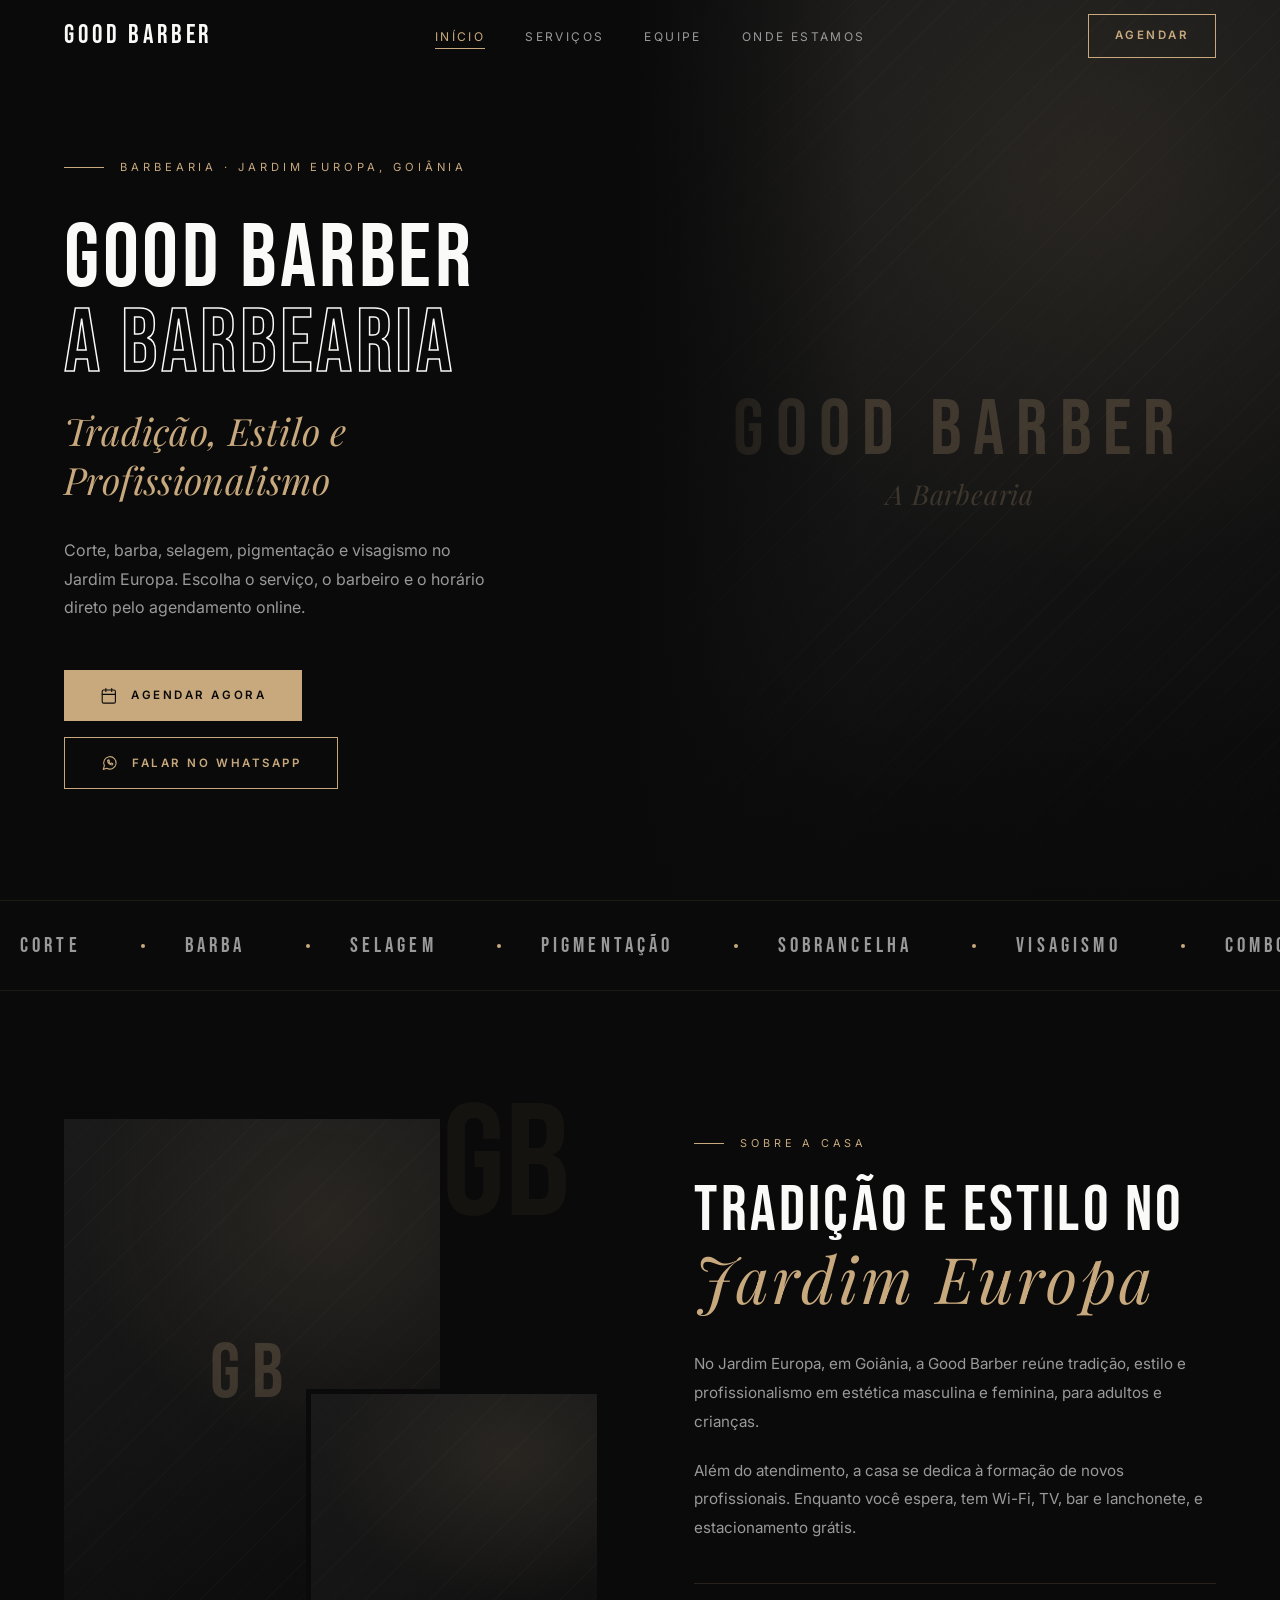
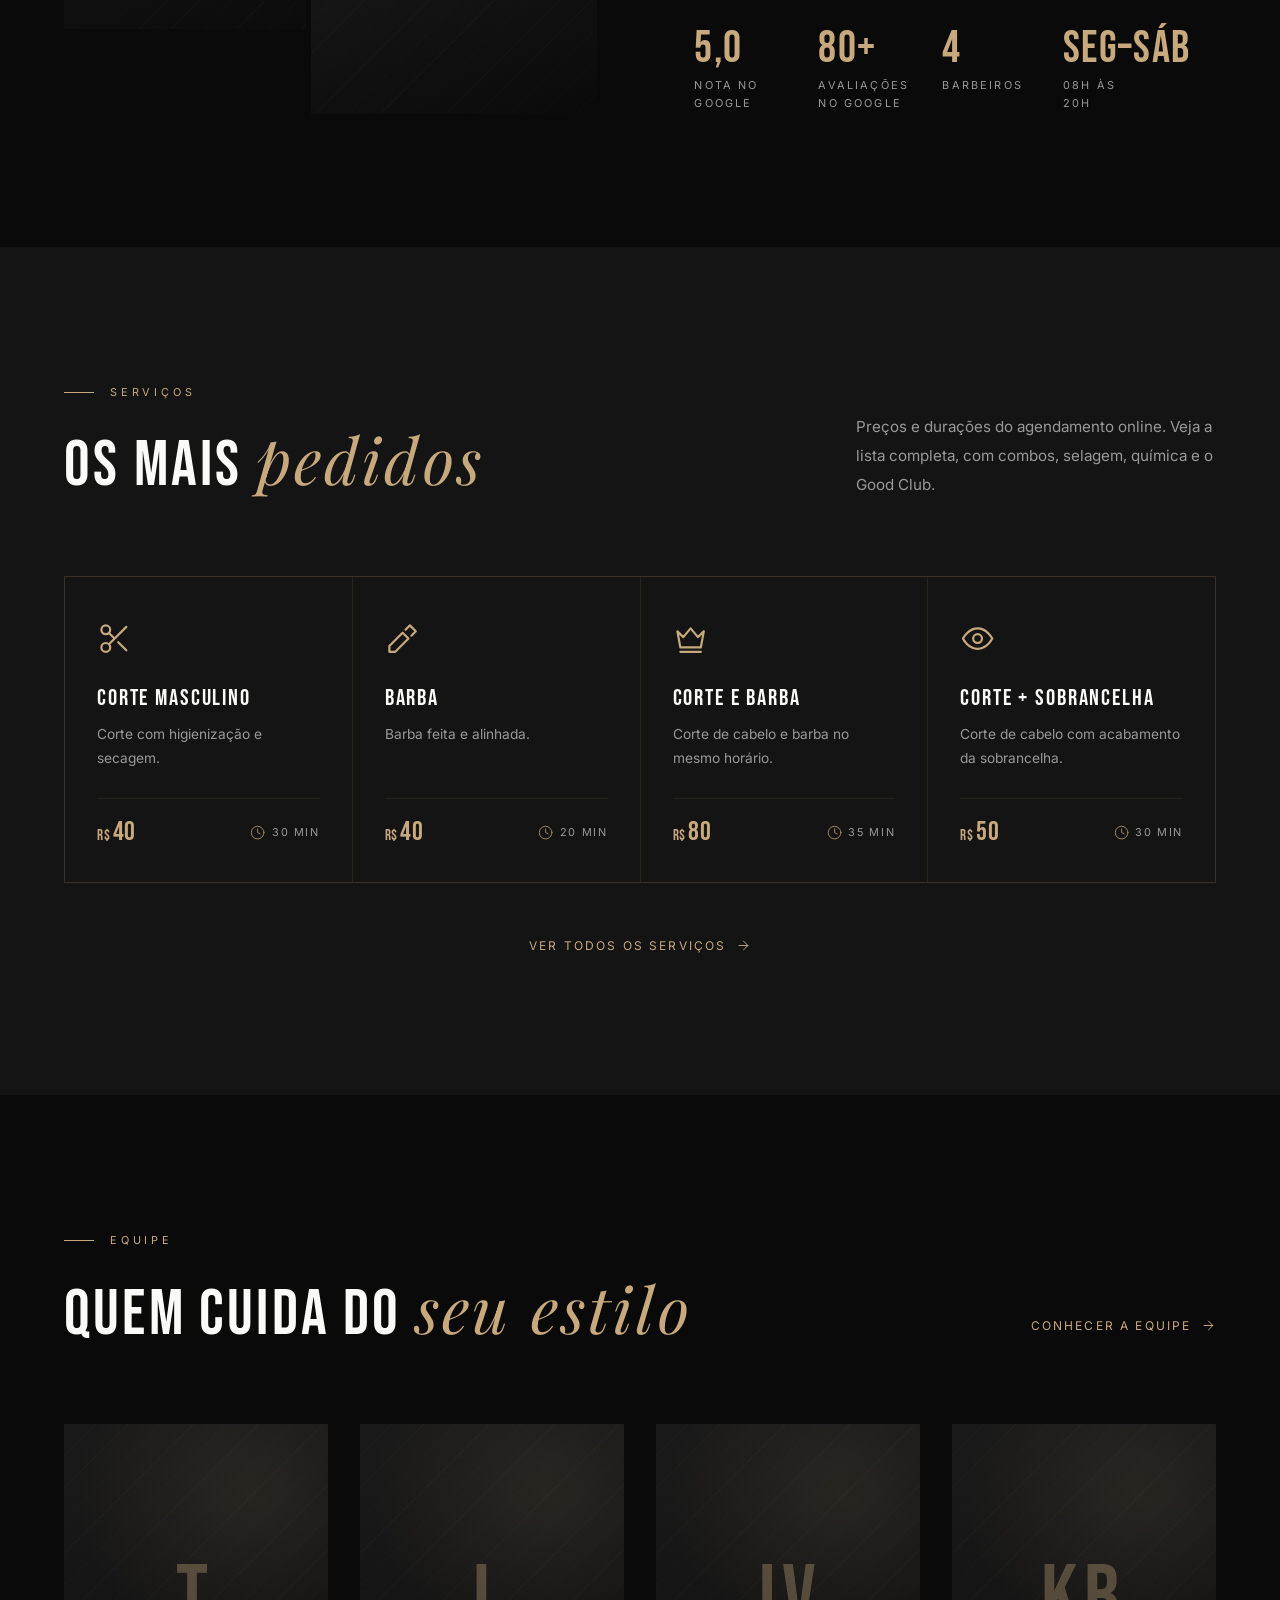
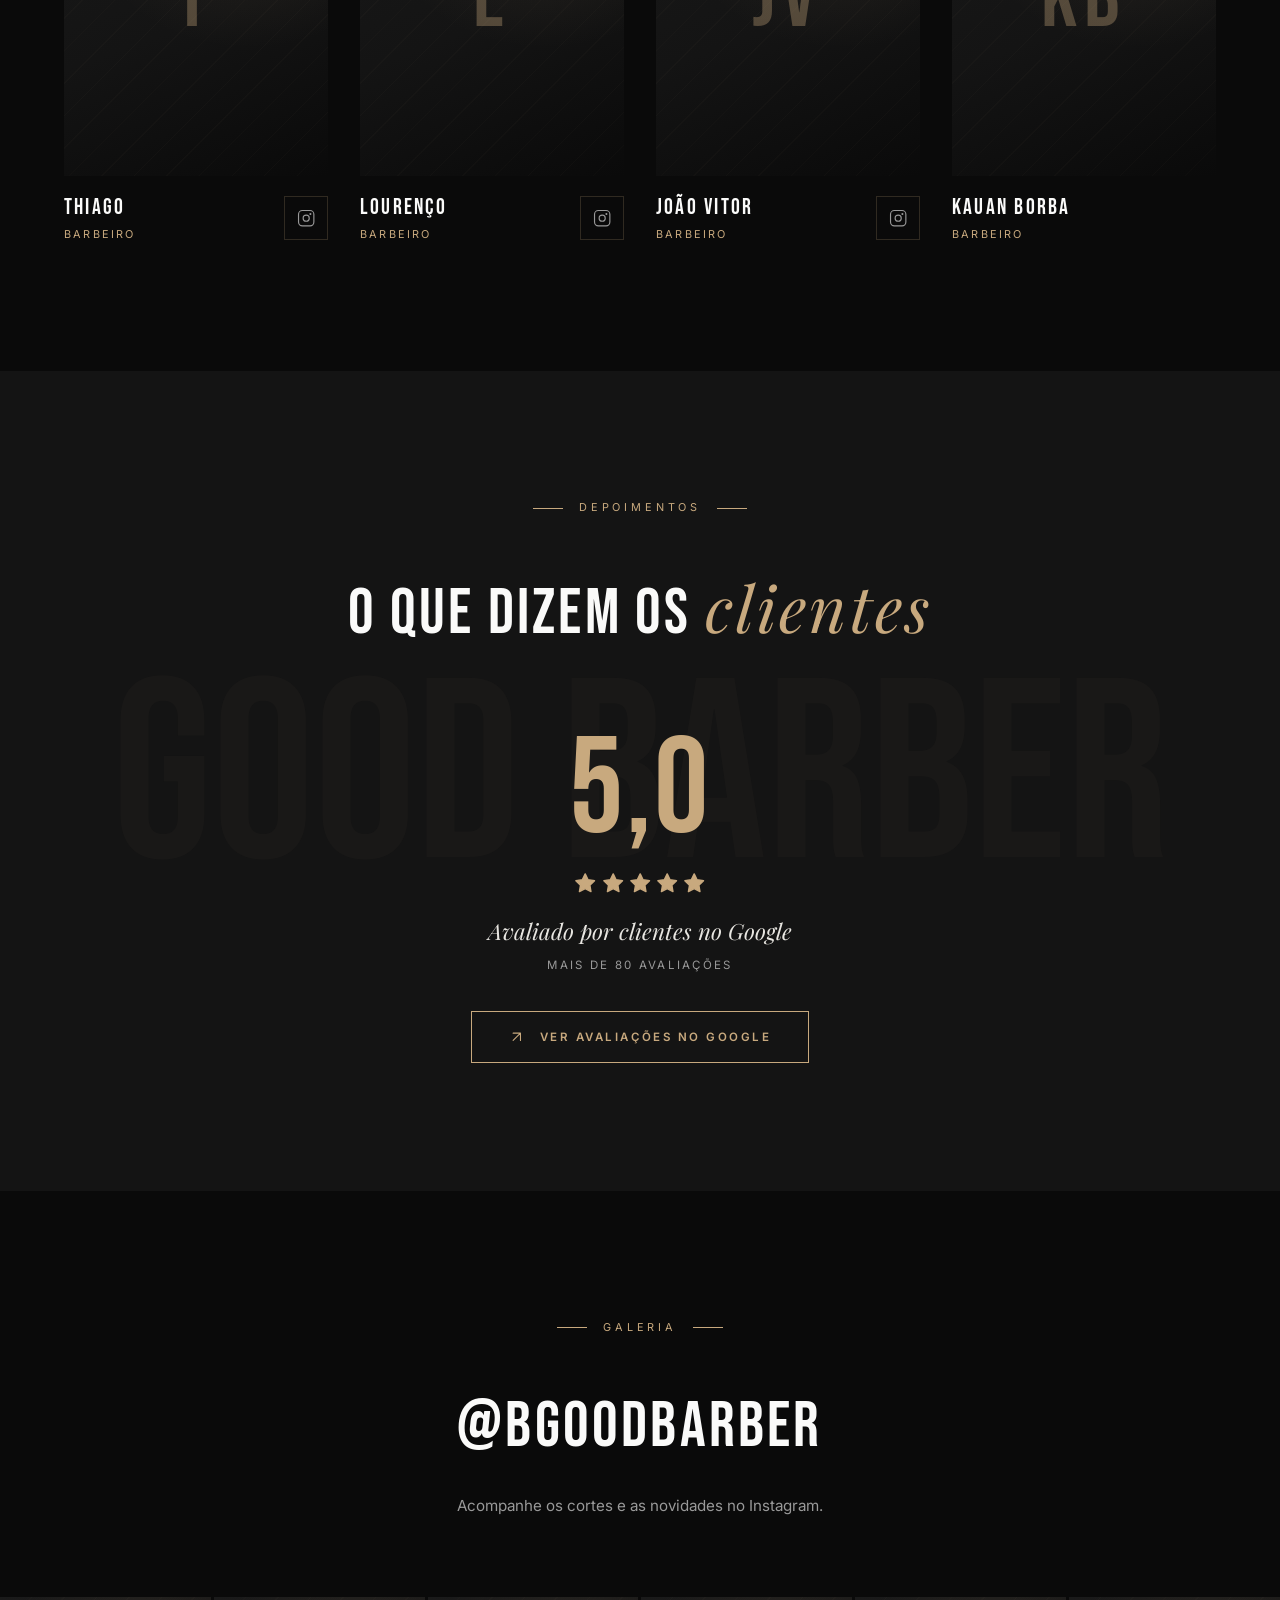
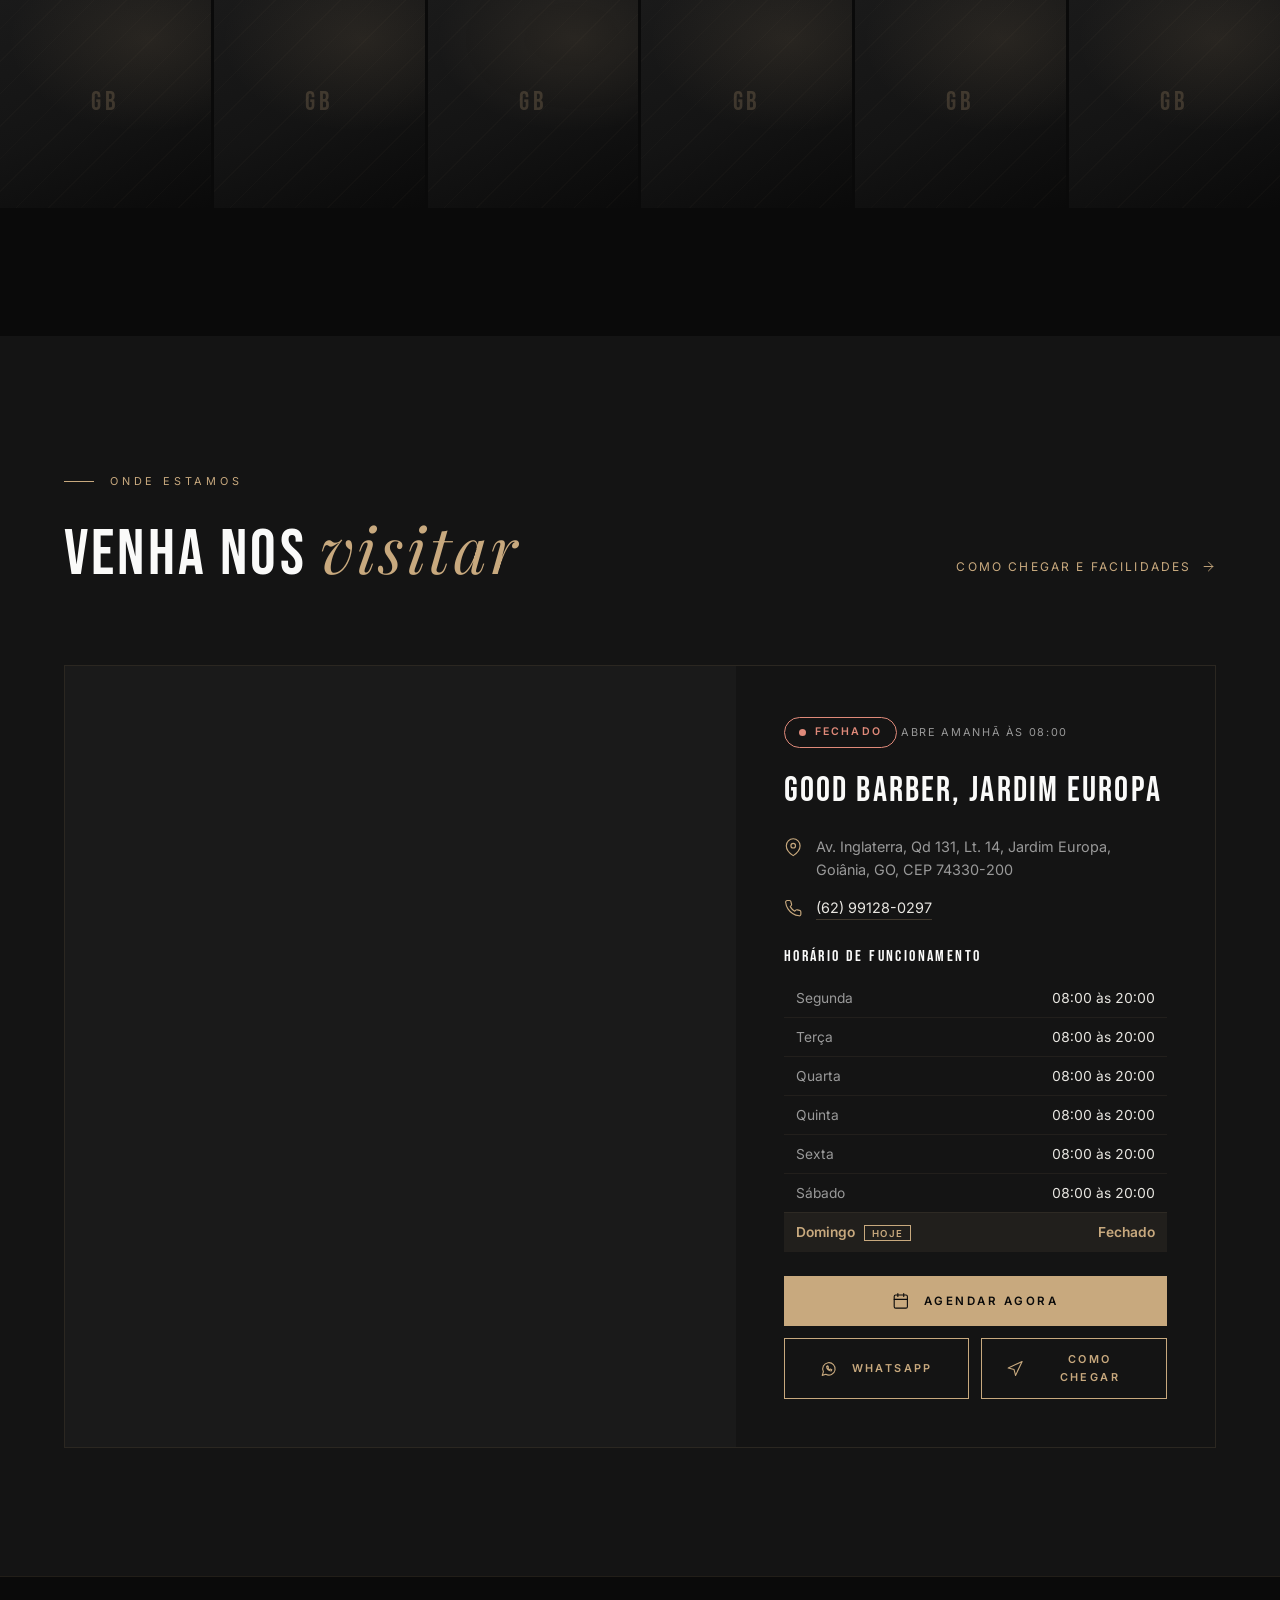
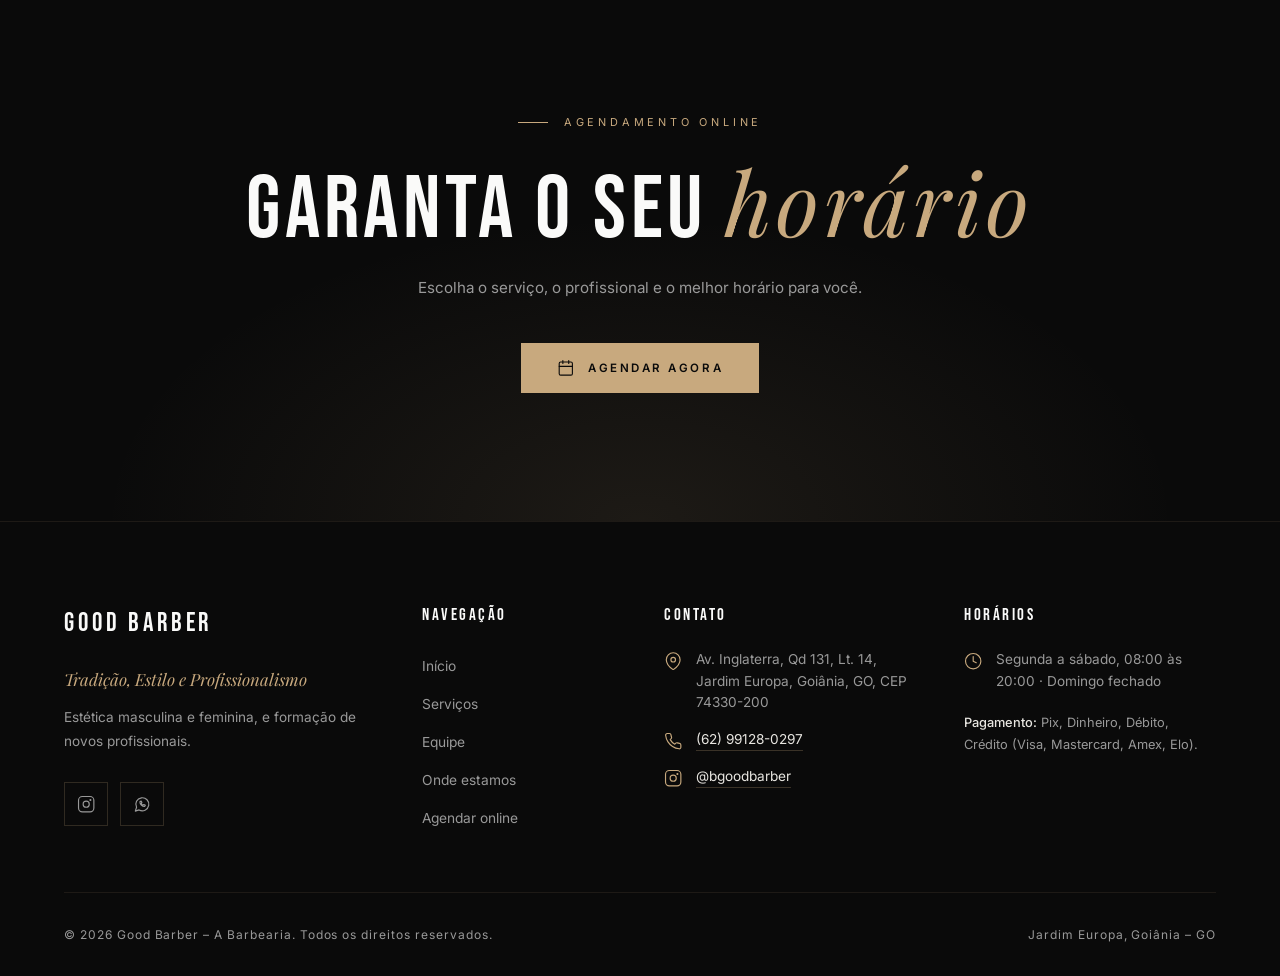
==== index.html @ 4b31e14c "feat: página inicial e scripts compartilhados Topo e rodapé únicos montados por JS, hero, faixa rola" ====
<!DOCTYPE html>
<html lang="pt-BR">
<head>
  <meta charset="UTF-8">
  <meta name="viewport" content="width=device-width, initial-scale=1">
  <title>Good Barber – A Barbearia | Barbearia no Jardim Europa, Goiânia</title>
  <meta name="description" content="Barbearia no Jardim Europa, em Goiânia. Corte, barba, selagem, pigmentação e visagismo. Agende online seu horário na Good Barber.">
  <meta name="theme-color" content="#0A0A0A">
  <!-- TODO: trocar pelo domínio definitivo (ver DEPLOY.md) -->
  <link rel="canonical" href="https://TODO-DOMINIO/">
  <meta property="og:type" content="website">
  <meta property="og:locale" content="pt_BR">
  <meta property="og:site_name" content="Good Barber – A Barbearia">
  <meta property="og:title" content="Good Barber – A Barbearia | Jardim Europa, Goiânia">
  <meta property="og:description" content="Barbearia no Jardim Europa, em Goiânia. Tradição, Estilo e Profissionalismo. Agende online.">
  <meta property="og:url" content="https://TODO-DOMINIO/">
  <meta property="og:image" content="https://TODO-DOMINIO/assets/img/og-image.png">
  <meta name="twitter:card" content="summary_large_image">
  <link rel="icon" href="assets/img/favicon.svg" type="image/svg+xml">
  <link rel="preconnect" href="https://fonts.googleapis.com">
  <link rel="preconnect" href="https://fonts.gstatic.com" crossorigin>
  <link rel="stylesheet" href="https://fonts.googleapis.com/css2?family=Bebas+Neue&family=Inter:wght@300;400;500;600&family=Playfair+Display:ital,wght@1,400;1,500&display=swap">
  <link rel="stylesheet" href="css/style.css">
  <script src="js/main.js" defer></script>
</head>
<body data-page="inicio">
  <div data-site-header></div>

  <main id="conteudo">
    <!-- ========== HERO ========== -->
    <section class="hero" aria-labelledby="hero-titulo">
      <div class="hero__content">
        <p class="hero__tag anim-up anim-d1">Barbearia · Jardim Europa, Goiânia</p>
        <h1 class="hero__title" id="hero-titulo">
          <span class="anim-up anim-d2">Good Barber</span>
          <span class="title-stroke anim-up anim-d3">A Barbearia</span>
          <span class="title-gold anim-up anim-d4">Tradição, Estilo e Profissionalismo</span>
        </h1>
        <p class="hero__desc anim-up anim-d4">Corte, barba, selagem, pigmentação e visagismo no Jardim Europa. Escolha o serviço, o barbeiro e o horário direto pelo agendamento online.</p>
        <div class="hero__actions anim-up anim-d5">
          <a class="btn btn--gold" data-link="agendamento">
            <svg class="icon" viewBox="0 0 24 24" fill="none" stroke="currentColor" stroke-width="1.5" stroke-linecap="round" stroke-linejoin="round" aria-hidden="true"><rect x="3" y="4" width="18" height="18" rx="2"/><path d="M16 2v4M8 2v4M3 10h18"/></svg>
            <span>Agendar agora</span>
          </a>
          <a class="btn btn--outline" data-link="whatsapp">
            <svg class="icon" viewBox="0 0 24 24" fill="none" stroke="currentColor" stroke-width="1.5" stroke-linecap="round" stroke-linejoin="round" aria-hidden="true"><path d="M3 21l1.65-4.95A8.5 8.5 0 1 1 7.95 19.47z"/><path d="M9 8.8c0 3.4 2.8 6.2 6.2 6.2l.9-1.6-2-1-1 .8a4 4 0 0 1-2.3-2.3l.8-1-1-2z"/></svg>
            <span>Falar no WhatsApp</span>
          </a>
        </div>
      </div>
      <div class="hero__media anim-img" data-hero-media></div>
    </section>

    <!-- ========== FAIXA ROLANTE ========== -->
    <div class="marquee" data-marquee="Corte|Barba|Selagem|Pigmentação|Sobrancelha|Visagismo|Combos|Good Club"></div>

    <!-- ========== SOBRE ========== -->
    <section class="section" id="sobre" aria-label="Sobre a Good Barber">
      <div class="container" data-about></div>
    </section>

    <!-- ========== SERVIÇOS EM DESTAQUE ========== -->
    <section class="section section--alt" id="servicos" aria-labelledby="servicos-titulo">
      <div class="container">
        <div class="section-header reveal">
          <div>
            <p class="section-tag">Serviços</p>
            <h2 class="section-title" id="servicos-titulo">Os mais <span class="italic">pedidos</span></h2>
          </div>
          <p class="lead section-header__aside">Preços e durações do agendamento online. Veja a lista completa, com combos, selagem, química e o Good Club.</p>
        </div>
        <div class="services-grid" data-featured-services></div>
        <div class="services-more reveal">
          <a class="text-link" href="servicos.html">Ver todos os serviços
            <svg class="icon" viewBox="0 0 24 24" fill="none" stroke="currentColor" stroke-width="1.5" stroke-linecap="round" stroke-linejoin="round" aria-hidden="true"><path d="M5 12h14M12 5l7 7-7 7"/></svg>
          </a>
        </div>
      </div>
    </section>

    <!-- ========== EQUIPE ========== -->
    <section class="section" id="equipe" aria-labelledby="equipe-titulo">
      <div class="container">
        <div class="section-header reveal">
          <div>
            <p class="section-tag">Equipe</p>
            <h2 class="section-title" id="equipe-titulo">Quem cuida do <span class="italic">seu estilo</span></h2>
          </div>
          <a class="text-link" href="equipe.html">Conhecer a equipe
            <svg class="icon" viewBox="0 0 24 24" fill="none" stroke="currentColor" stroke-width="1.5" stroke-linecap="round" stroke-linejoin="round" aria-hidden="true"><path d="M5 12h14M12 5l7 7-7 7"/></svg>
          </a>
        </div>
        <div class="team-grid" data-team></div>
      </div>
    </section>

    <!-- ========== DEPOIMENTOS ========== -->
    <section class="section section--alt testimonials" id="depoimentos" aria-labelledby="depoimentos-titulo">
      <span class="testimonials__bg" aria-hidden="true">Good Barber</span>
      <div class="container">
        <div class="section-header section-header--center reveal">
          <p class="section-tag">Depoimentos</p>
          <h2 class="section-title" id="depoimentos-titulo">O que dizem os <span class="italic">clientes</span></h2>
        </div>
        <div data-testimonials></div>
      </div>
    </section>

    <!-- ========== GALERIA ========== -->
    <section class="section" id="galeria" aria-labelledby="galeria-titulo">
      <div class="container">
        <div class="section-header section-header--center reveal">
          <p class="section-tag">Galeria</p>
          <h2 class="section-title" id="galeria-titulo"><a class="insta-handle" data-link="instagram" data-text="instagram.usuario" style="font:inherit;letter-spacing:inherit;color:inherit">Instagram</a></h2>
          <p class="lead">Acompanhe os cortes e as novidades no Instagram.</p>
        </div>
      </div>
      <div class="gallery-strip reveal" data-gallery></div>
    </section>

    <!-- ========== ONDE ESTAMOS ========== -->
    <section class="section section--alt" id="onde-estamos" aria-labelledby="local-titulo">
      <div class="container">
        <div class="section-header reveal">
          <div>
            <p class="section-tag">Onde estamos</p>
            <h2 class="section-title" id="local-titulo">Venha nos <span class="italic">visitar</span></h2>
          </div>
          <a class="text-link" href="localizacao.html">Como chegar e facilidades
            <svg class="icon" viewBox="0 0 24 24" fill="none" stroke="currentColor" stroke-width="1.5" stroke-linecap="round" stroke-linejoin="round" aria-hidden="true"><path d="M5 12h14M12 5l7 7-7 7"/></svg>
          </a>
        </div>
        <div data-location></div>
      </div>
    </section>

    <!-- ========== CHAMADA FINAL ========== -->
    <section class="section cta" aria-labelledby="cta-titulo">
      <div class="container reveal">
        <p class="section-tag">Agendamento online</p>
        <h2 class="section-title" id="cta-titulo">Garanta o seu <span class="italic">horário</span></h2>
        <p class="lead">Escolha o serviço, o profissional e o melhor horário para você.</p>
        <div class="cta__actions">
          <a class="btn btn--gold" data-link="agendamento">
            <svg class="icon" viewBox="0 0 24 24" fill="none" stroke="currentColor" stroke-width="1.5" stroke-linecap="round" stroke-linejoin="round" aria-hidden="true"><rect x="3" y="4" width="18" height="18" rx="2"/><path d="M16 2v4M8 2v4M3 10h18"/></svg>
            <span>Agendar agora</span>
          </a>
        </div>
      </div>
    </section>
  </main>

  <div data-site-footer></div>
</body>
</html>
---- css/style.css ----
/* ==========================================================================
   Good Barber – A Barbearia
   Estilos do site. Base visual: design system "barbershop landing 51"
   (paleta preto e ouro, Bebas Neue, Playfair Display, Inter).
   ========================================================================== */

/* ========== TOKENS ========== */
:root {
  --gold: #C8A97E;
  --gold-light: #D4BC96;
  --gold-dark: #A8885E;
  --black: #0A0A0A;
  --black-light: #141414;
  --black-medium: #1A1A1A;
  --white: #FAFAF9;
  --white-dim: #E8E6E1;
  --gray: #6B6B6B;         /* só para elementos decorativos: contraste baixo para texto */
  --gray-light: #999999;   /* texto secundário */
  --line: rgba(200, 169, 126, 0.12);
  --line-strong: rgba(200, 169, 126, 0.25);

  --serif: 'Playfair Display', Georgia, 'Times New Roman', serif;
  --sans: 'Inter', -apple-system, BlinkMacSystemFont, 'Segoe UI', Roboto, sans-serif;
  --display: 'Bebas Neue', Impact, 'Arial Narrow', sans-serif;

  --ease-out-expo: cubic-bezier(0.16, 1, 0.3, 1);
  --ease-out-quart: cubic-bezier(0.25, 1, 0.5, 1);

  --gutter: clamp(1rem, 5vw, 5rem);
  --section-y: clamp(4rem, 10vw, 9rem);
  --nav-h: 4.5rem;
}

/* ========== RESET & BASE ========== */
*, *::before, *::after { margin: 0; padding: 0; box-sizing: border-box; }
html {
  scroll-behavior: smooth;
  scroll-padding-top: var(--nav-h);
  scrollbar-width: thin;
  scrollbar-color: var(--gold) var(--black);
}
body {
  font-family: var(--sans);
  background: var(--black);
  color: var(--white);
  line-height: 1.6;
  overflow-x: hidden;
  -webkit-font-smoothing: antialiased;
  -moz-osx-font-smoothing: grayscale;
}
body.menu-open { overflow: hidden; }
img, svg, iframe { display: block; max-width: 100%; }
img { height: auto; }
a { text-decoration: none; color: inherit; }
button, input { font: inherit; color: inherit; }
button { border: none; background: none; cursor: pointer; }
ul { list-style: none; }

:focus-visible {
  outline: 2px solid var(--gold);
  outline-offset: 3px;
}

.icon { width: 1.25em; height: 1.25em; flex-shrink: 0; }

.visually-hidden {
  position: absolute !important;
  width: 1px; height: 1px;
  padding: 0; margin: -1px;
  overflow: hidden; clip: rect(0 0 0 0);
  white-space: nowrap; border: 0;
}
.skip-link {
  position: absolute;
  left: 1rem; top: -4rem;
  z-index: 2000;
  background: var(--gold);
  color: var(--black);
  padding: 0.75rem 1.25rem;
  font-size: 0.8rem;
  font-weight: 600;
  transition: top 0.2s ease;
}
.skip-link:focus { top: 1rem; }

.container {
  width: 100%;
  max-width: 1440px;
  margin-inline: auto;
  padding-inline: var(--gutter);
}
.section { padding-block: var(--section-y); position: relative; }
.section--alt { background: var(--black-light); }
.section--tight-top { padding-top: 0; }

/* ========== TIPOGRAFIA ========== */
.section-tag {
  display: inline-flex;
  align-items: center;
  gap: 1rem;
  margin-bottom: 1.5rem;
}
.section-tag::before {
  content: '';
  width: 30px;
  height: 1px;
  background: var(--gold);
}
.section-tag span,
.section-tag {
  font-size: 0.68rem;
  letter-spacing: 0.35em;
  text-transform: uppercase;
  color: var(--gold);
}
.section-title {
  font-family: var(--display);
  font-weight: 400;
  font-size: clamp(2.2rem, 5vw, 4rem);
  letter-spacing: 0.05em;
  line-height: 1.05;
  margin-bottom: 2rem;
  text-transform: uppercase;
}
.italic {
  font-family: var(--serif);
  font-style: italic;
  font-weight: 400;
  color: var(--gold);
  text-transform: none;
}
.lead {
  font-size: 0.95rem;
  line-height: 1.9;
  color: var(--gray-light);
}
.section-header {
  display: flex;
  justify-content: space-between;
  align-items: flex-end;
  gap: 2rem;
  margin-bottom: clamp(2.5rem, 6vw, 5rem);
  flex-wrap: wrap;
}
.section-header .section-title { margin-bottom: 0; }
.section-header__aside { max-width: 360px; }
.section-header--center {
  flex-direction: column;
  align-items: center;
  text-align: center;
}
.section-header--center .section-tag::after {
  content: '';
  width: 30px;
  height: 1px;
  background: var(--gold);
}

/* ========== BOTÕES ========== */
.btn {
  display: inline-flex;
  align-items: center;
  justify-content: center;
  gap: 0.85rem;
  min-height: 48px;
  padding: 1rem 2.25rem;
  font-size: 0.72rem;
  font-weight: 600;
  letter-spacing: 0.22em;
  text-transform: uppercase;
  position: relative;
  overflow: hidden;
  transition: color 0.4s var(--ease-out-expo), border-color 0.4s ease, background 0.4s ease;
  isolation: isolate;
  text-align: center;
}
.btn .icon { width: 1.1rem; height: 1.1rem; transition: transform 0.3s ease; }
.btn:hover .icon--arrow { transform: translateX(4px); }

.btn--gold { background: var(--gold); color: var(--black); }
.btn--gold::before {
  content: '';
  position: absolute;
  inset: 0;
  z-index: -1;
  background: var(--gold-dark);
  transform: translateX(-101%);
  transition: transform 0.4s var(--ease-out-expo);
}
.btn--gold:hover::before { transform: translateX(0); }

.btn--outline {
  border: 1px solid var(--gold);
  color: var(--gold);
}
.btn--outline:hover { background: var(--gold); color: var(--black); }

.btn--ghost {
  padding-inline: 0;
  color: var(--white-dim);
  letter-spacing: 0.15em;
  font-weight: 500;
}
.btn--ghost:hover { color: var(--gold); }

.btn--block { width: 100%; }
.btn--sm { min-height: 44px; padding: 0.75rem 1.5rem; font-size: 0.68rem; }

.text-link {
  display: inline-flex;
  align-items: center;
  gap: 0.6rem;
  font-size: 0.75rem;
  letter-spacing: 0.18em;
  text-transform: uppercase;
  color: var(--gold);
  min-height: 44px;
}
.text-link .icon { transition: transform 0.3s ease; }
.text-link:hover .icon { transform: translateX(4px); }

/* ========== ESPAÇO RESERVADO PARA FOTOS ========== */
/* Usado enquanto não houver fotos reais: bloco escuro com gradiente sutil. */
.ph {
  position: relative;
  width: 100%;
  height: 100%;
  background:
    radial-gradient(120% 80% at 70% 20%, rgba(200, 169, 126, 0.10) 0%, transparent 55%),
    linear-gradient(160deg, var(--black-medium) 0%, var(--black-light) 55%, var(--black) 100%);
  display: flex;
  align-items: center;
  justify-content: center;
  overflow: hidden;
}
.ph::after {
  content: '';
  position: absolute;
  inset: 0;
  background: repeating-linear-gradient(135deg, transparent 0 22px, rgba(200, 169, 126, 0.025) 22px 23px);
  pointer-events: none;
}
.ph__mark {
  font-family: var(--display);
  letter-spacing: 0.15em;
  color: rgba(200, 169, 126, 0.22);
  font-size: clamp(2.5rem, 6vw, 5rem);
  line-height: 1;
  text-align: center;
  user-select: none;
}
.ph__mark small {
  display: block;
  font-family: var(--serif);
  font-style: italic;
  letter-spacing: 0.02em;
  font-size: 0.35em;
  margin-top: 0.4em;
}

/* ========== NAVEGAÇÃO ========== */
.nav {
  position: fixed;
  inset: 0 0 auto 0;
  z-index: 1000;
  height: var(--nav-h);
  display: flex;
  align-items: center;
  justify-content: space-between;
  gap: 1.5rem;
  padding-inline: var(--gutter);
  transition: background 0.4s var(--ease-out-quart), border-color 0.4s ease, height 0.4s var(--ease-out-quart);
  border-bottom: 1px solid transparent;
}
.nav.scrolled,
.nav--solid {
  background: rgba(10, 10, 10, 0.95);
  backdrop-filter: blur(20px);
  -webkit-backdrop-filter: blur(20px);
  border-bottom-color: rgba(200, 169, 126, 0.1);
}
.nav.scrolled { height: 4rem; }

.brand {
  display: inline-flex;
  align-items: center;
  gap: 0.75rem;
  min-height: 44px;
  position: relative;
  z-index: 1001;
}
.brand img { height: 40px; width: auto; }
.brand__text {
  font-family: var(--display);
  font-size: 1.6rem;
  letter-spacing: 0.15em;
  line-height: 1;
  color: var(--white);
  white-space: nowrap;
}
.brand__text em {
  font-family: var(--serif);
  font-style: italic;
  font-size: 0.7em;
  letter-spacing: 0.02em;
  color: var(--gold);
  margin-left: 0.15em;
}

.nav-links {
  display: flex;
  align-items: center;
  gap: 2.5rem;
}
.nav-links a {
  font-size: 0.75rem;
  letter-spacing: 0.2em;
  text-transform: uppercase;
  color: var(--gray-light);
  position: relative;
  padding-block: 0.75rem;
  transition: color 0.3s ease;
}
.nav-links a::after {
  content: '';
  position: absolute;
  bottom: 0.4rem;
  left: 0;
  width: 0;
  height: 1px;
  background: var(--gold);
  transition: width 0.3s var(--ease-out-expo);
}
.nav-links a:hover,
.nav-links a[aria-current="page"] { color: var(--gold); }
.nav-links a:hover::after,
.nav-links a[aria-current="page"]::after { width: 100%; }

.nav-cta { min-height: 44px; padding: 0.7rem 1.6rem; }

.nav-hamburger {
  display: none;
  width: 44px;
  height: 44px;
  flex-direction: column;
  align-items: center;
  justify-content: center;
  gap: 6px;
  z-index: 1001;
  position: relative;
}
.nav-hamburger span {
  display: block;
  width: 26px;
  height: 1.5px;
  background: var(--white);
  transition: transform 0.3s ease, opacity 0.3s ease;
}
.nav-hamburger[aria-expanded="true"] span:nth-child(1) { transform: translateY(7.5px) rotate(45deg); }
.nav-hamburger[aria-expanded="true"] span:nth-child(2) { opacity: 0; }
.nav-hamburger[aria-expanded="true"] span:nth-child(3) { transform: translateY(-7.5px) rotate(-45deg); }

.mobile-nav {
  position: fixed;
  inset: 0;
  z-index: 999;
  background: var(--black);
  display: flex;
  flex-direction: column;
  align-items: center;
  justify-content: center;
  gap: 1.25rem;
  padding: 6rem 1.5rem 2rem;
  opacity: 0;
  visibility: hidden;
  transition: opacity 0.5s var(--ease-out-expo), visibility 0.5s;
}
.mobile-nav.active { opacity: 1; visibility: visible; }
.mobile-nav a:not(.btn) {
  font-family: var(--display);
  font-size: 2.2rem;
  letter-spacing: 0.15em;
  color: var(--white-dim);
  padding: 0.25rem 1rem;
  transition: color 0.3s ease;
}
.mobile-nav a:not(.btn):hover,
.mobile-nav a[aria-current="page"] { color: var(--gold); }
.mobile-nav .btn { margin-top: 1.5rem; }

/* ========== HERO ========== */
.hero {
  min-height: 100vh;
  min-height: 100svh;
  display: grid;
  grid-template-columns: 1fr 1fr;
  position: relative;
  overflow: hidden;
}
.hero__content {
  display: flex;
  flex-direction: column;
  justify-content: center;
  padding: 8rem var(--gutter) 5rem;
  position: relative;
  z-index: 2;
}
.hero__tag {
  display: inline-flex;
  align-items: center;
  gap: 1rem;
  margin-bottom: 2.5rem;
  font-size: 0.7rem;
  letter-spacing: 0.35em;
  text-transform: uppercase;
  color: var(--gold);
}
.hero__tag::before { content: ''; width: 40px; height: 1px; background: var(--gold); flex-shrink: 0; }
.hero__title {
  font-family: var(--display);
  font-weight: 400;
  font-size: clamp(3.2rem, 7vw, 7rem);
  line-height: 0.95;
  letter-spacing: 0.04em;
  color: var(--white);
  margin-bottom: 2rem;
}
.hero__title > span { display: block; }
.hero__title .title-stroke {
  -webkit-text-stroke: 1.5px var(--white);
  color: transparent;
}
.hero__title .title-gold {
  font-family: var(--serif);
  font-style: italic;
  font-weight: 400;
  font-size: 0.42em;
  letter-spacing: 0.01em;
  line-height: 1.3;
  color: var(--gold);
  margin-top: 0.5em;
}
.hero__desc {
  font-size: 1rem;
  line-height: 1.8;
  color: var(--gray-light);
  max-width: 440px;
  margin-bottom: 3rem;
}
.hero__actions {
  display: flex;
  align-items: center;
  flex-wrap: wrap;
  gap: 1rem 1.5rem;
}
.hero__media { position: relative; overflow: hidden; min-height: 320px; }
.hero__media img,
.hero__media .ph { width: 100%; height: 100%; object-fit: cover; }
.hero__media::after {
  content: '';
  position: absolute;
  inset: 0;
  background:
    linear-gradient(to right, var(--black) 0%, transparent 35%),
    linear-gradient(to top, var(--black) 0%, transparent 25%);
  pointer-events: none;
}

/* Entrada do hero */
.anim-up { opacity: 0; transform: translateY(40px); animation: fadeUp 0.9s var(--ease-out-expo) forwards; }
.anim-d1 { animation-delay: 0.3s; }
.anim-d2 { animation-delay: 0.45s; }
.anim-d3 { animation-delay: 0.6s; }
.anim-d4 { animation-delay: 0.75s; }
.anim-d5 { animation-delay: 0.9s; }
.anim-img { opacity: 0; animation: heroImg 1.6s var(--ease-out-expo) 0.2s forwards; }
@keyframes fadeUp { to { opacity: 1; transform: translateY(0); } }
@keyframes heroImg { from { opacity: 0; transform: scale(1.12); } to { opacity: 1; transform: scale(1.02); } }

/* Topo das páginas internas */
.page-hero {
  padding: calc(var(--nav-h) + clamp(3rem, 8vw, 6rem)) 0 clamp(2.5rem, 6vw, 4.5rem);
  border-bottom: 1px solid var(--line);
  position: relative;
  overflow: hidden;
}
.page-hero .section-title { font-size: clamp(2.8rem, 8vw, 6rem); margin-bottom: 1.25rem; }
.page-hero .lead { max-width: 560px; }
.page-hero__bg {
  position: absolute;
  right: -2rem;
  bottom: -3rem;
  font-family: var(--display);
  font-size: clamp(8rem, 22vw, 20rem);
  line-height: 1;
  color: rgba(200, 169, 126, 0.035);
  pointer-events: none;
  user-select: none;
  white-space: nowrap;
}

/* ========== FAIXA ROLANTE ========== */
.marquee {
  padding: 1.75rem 0;
  border-block: 1px solid rgba(200, 169, 126, 0.1);
  overflow: hidden;
}
.marquee__track {
  display: flex;
  width: max-content;
  animation: marquee 32s linear infinite;
}
.marquee__group { display: flex; }
.marquee__item {
  display: flex;
  align-items: center;
  gap: 2.5rem;
  padding: 0 1.25rem 0 1.25rem;
  white-space: nowrap;
  font-family: var(--display);
  font-size: 1.3rem;
  letter-spacing: 0.2em;
  color: var(--gray-light);
  text-transform: uppercase;
}
.marquee__item::after {
  content: '';
  width: 4px;
  height: 4px;
  border-radius: 50%;
  background: var(--gold);
  margin-left: 1.25rem;
}
@keyframes marquee { to { transform: translateX(-50%); } }

/* ========== SOBRE ========== */
.about {
  display: grid;
  grid-template-columns: 1fr 1fr;
  gap: clamp(3rem, 6vw, 5rem);
  align-items: center;
}
.about__images { position: relative; height: 600px; }
.about__img-main {
  width: 70%;
  height: 85%;
  position: relative;
  z-index: 2;
}
.about__img-secondary {
  position: absolute;
  right: 0;
  bottom: 0;
  width: 55%;
  height: 55%;
  z-index: 3;
  border: 5px solid var(--black);
}
.about__img-main > *, .about__img-secondary > * { width: 100%; height: 100%; object-fit: cover; }
.about__accent {
  position: absolute;
  top: -2rem;
  right: 2rem;
  font-family: var(--display);
  font-size: 10rem;
  line-height: 1;
  color: rgba(200, 169, 126, 0.06);
  z-index: 1;
  user-select: none;
}
.about__content { padding-left: 1rem; }
.about__content .lead + .lead { margin-top: 1.25rem; }
.stats {
  display: grid;
  grid-template-columns: repeat(4, auto);
  justify-content: start;
  gap: 2.5rem;
  padding-top: 2.5rem;
  margin-top: 2.5rem;
  border-top: 1px solid rgba(200, 169, 126, 0.15);
}
.stat__number {
  font-family: var(--display);
  font-size: 2.8rem;
  line-height: 1.1;
  color: var(--gold);
  letter-spacing: 0.03em;
}
.stat__label {
  font-size: 0.68rem;
  letter-spacing: 0.2em;
  text-transform: uppercase;
  color: var(--gray-light);
  margin-top: 0.25rem;
  max-width: 12ch;
}

/* ========== CARTÕES DE SERVIÇO ========== */
.services-grid {
  display: grid;
  grid-template-columns: repeat(4, 1fr);
  gap: 1px;
  background: rgba(200, 169, 126, 0.1);
  border: 1px solid rgba(200, 169, 126, 0.1);
}
.service-card {
  background: var(--black);
  padding: 2.75rem 2rem 2.25rem;
  position: relative;
  overflow: hidden;
  display: flex;
  flex-direction: column;
  transition: transform 0.5s var(--ease-out-expo);
}
.section--alt .service-card { background: var(--black-light); }
.service-card::before {
  content: '';
  position: absolute;
  inset: 0;
  background: linear-gradient(135deg, rgba(200, 169, 126, 0.08) 0%, transparent 50%);
  opacity: 0;
  transition: opacity 0.5s ease;
  pointer-events: none;
}
.service-card:hover::before,
.service-card:focus-within::before { opacity: 1; }
.service-card__icon {
  width: 2.2rem;
  height: 2.2rem;
  color: var(--gold);
  margin-bottom: 1.75rem;
  transition: transform 0.4s var(--ease-out-expo);
}
.service-card:hover .service-card__icon { transform: scale(1.1); }
.service-card__cat {
  font-size: 0.62rem;
  letter-spacing: 0.25em;
  text-transform: uppercase;
  color: var(--gold);
  margin-bottom: 0.6rem;
}
.service-card__name {
  font-family: var(--display);
  font-weight: 400;
  font-size: 1.45rem;
  letter-spacing: 0.08em;
  line-height: 1.15;
  margin-bottom: 0.75rem;
}
.service-card__desc {
  font-size: 0.86rem;
  line-height: 1.7;
  color: var(--gray-light);
  margin-bottom: 1.75rem;
  flex-grow: 1;
}
.service-card__row {
  display: flex;
  justify-content: space-between;
  align-items: center;
  gap: 1rem;
  padding-top: 1.25rem;
  border-top: 1px solid rgba(200, 169, 126, 0.1);
}
.price {
  font-family: var(--display);
  font-size: 1.7rem;
  line-height: 1;
  color: var(--gold);
  letter-spacing: 0.02em;
}
.price small { font-size: 0.55em; margin-right: 0.15em; letter-spacing: 0.05em; }
.duration {
  display: inline-flex;
  align-items: center;
  gap: 0.4rem;
  font-size: 0.68rem;
  letter-spacing: 0.15em;
  text-transform: uppercase;
  color: var(--gray-light);
}
.duration .icon { width: 0.95rem; height: 0.95rem; color: var(--gold-dark); }
.service-card__action { margin-top: 1.25rem; }
.services-more { margin-top: 2.5rem; text-align: center; }

/* ========== EQUIPE ========== */
.team-grid {
  display: grid;
  grid-template-columns: repeat(4, 1fr);
  gap: clamp(1.25rem, 2.5vw, 2rem);
}
.team-card__img {
  aspect-ratio: 3 / 4;
  overflow: hidden;
  position: relative;
}
.team-card__img img {
  width: 100%;
  height: 100%;
  object-fit: cover;
  filter: grayscale(50%);
  transition: filter 0.6s var(--ease-out-expo), transform 0.6s var(--ease-out-expo);
}
.team-card:hover .team-card__img img { filter: grayscale(0%); transform: scale(1.05); }
.team-card__initials {
  font-family: var(--display);
  font-size: clamp(3.5rem, 7vw, 5.5rem);
  letter-spacing: 0.08em;
  color: rgba(200, 169, 126, 0.35);
  position: relative;
  z-index: 1;
}
.team-card__info {
  padding: 1.25rem 0 0;
  display: flex;
  justify-content: space-between;
  align-items: flex-start;
  gap: 1rem;
}
.team-card__name {
  font-family: var(--display);
  font-weight: 400;
  font-size: 1.4rem;
  letter-spacing: 0.1em;
  line-height: 1.1;
}
.team-card__role {
  font-size: 0.68rem;
  letter-spacing: 0.2em;
  text-transform: uppercase;
  color: var(--gold);
  margin-top: 0.3rem;
}
.team-card__bio {
  font-size: 0.86rem;
  line-height: 1.7;
  color: var(--gray-light);
  margin-top: 0.85rem;
}
.icon-btn {
  width: 44px;
  height: 44px;
  display: inline-flex;
  align-items: center;
  justify-content: center;
  border: 1px solid rgba(200, 169, 126, 0.2);
  color: var(--gray-light);
  transition: color 0.3s ease, border-color 0.3s ease, background 0.3s ease;
  flex-shrink: 0;
}
.icon-btn:hover { color: var(--gold); border-color: var(--gold); background: rgba(200, 169, 126, 0.05); }
.icon-btn .icon { width: 1.15rem; height: 1.15rem; }
.team-card__pending {
  font-size: 0.65rem;
  letter-spacing: 0.15em;
  text-transform: uppercase;
  color: var(--gray);
  padding-top: 0.6rem;
}

/* ========== DEPOIMENTOS ========== */
.testimonials { overflow: hidden; }
.testimonials__bg {
  position: absolute;
  top: 50%;
  left: 50%;
  transform: translate(-50%, -50%);
  font-family: var(--display);
  font-size: 20vw;
  color: rgba(200, 169, 126, 0.03);
  white-space: nowrap;
  pointer-events: none;
  user-select: none;
}
.slider {
  max-width: 820px;
  margin: 0 auto;
  text-align: center;
  position: relative;
  z-index: 2;
  touch-action: pan-y;
}
.slider__viewport { position: relative; min-height: 15rem; }
.slide { display: none; }
.slide.active { display: block; animation: slideIn 0.6s ease; }
@keyframes slideIn { from { opacity: 0; transform: translateY(16px); } to { opacity: 1; transform: none; } }
.stars {
  display: inline-flex;
  justify-content: center;
  gap: 0.3rem;
  color: var(--gold);
  margin-bottom: 1.75rem;
}
.stars .icon { width: 1.1rem; height: 1.1rem; }
.slide__quote {
  font-family: var(--serif);
  font-style: italic;
  font-size: clamp(1.05rem, 2.4vw, 1.5rem);
  line-height: 1.8;
  color: var(--white-dim);
  margin-bottom: 2.25rem;
}
.slide__name {
  font-family: var(--display);
  font-size: 1.15rem;
  letter-spacing: 0.15em;
}
.slide__origin {
  font-size: 0.68rem;
  letter-spacing: 0.2em;
  text-transform: uppercase;
  color: var(--gold);
  margin-top: 0.3rem;
}
.slider__controls {
  display: flex;
  justify-content: center;
  align-items: center;
  gap: 1rem;
  margin-top: 2.5rem;
}
.slider__arrow { border-radius: 50%; }
.slider__dots { display: flex; align-items: center; }
.slider__dot {
  width: 32px;
  height: 44px;
  display: inline-flex;
  align-items: center;
  justify-content: center;
}
.slider__dot::before {
  content: '';
  width: 8px;
  height: 8px;
  border-radius: 50%;
  border: 1px solid var(--gold);
  transition: background 0.3s ease, transform 0.3s ease;
}
.slider__dot[aria-current="true"]::before { background: var(--gold); transform: scale(1.25); }

/* Estado sem depoimentos verificados */
.rating-highlight {
  position: relative;
  z-index: 2;
  max-width: 560px;
  margin: 0 auto;
  text-align: center;
}
.rating-highlight__score {
  font-family: var(--display);
  font-size: clamp(5rem, 14vw, 8.5rem);
  line-height: 1;
  color: var(--gold);
  letter-spacing: 0.02em;
}
.rating-highlight .stars { margin: 0.75rem 0 1.25rem; }
.rating-highlight .stars .icon { width: 1.4rem; height: 1.4rem; }
.rating-highlight__text {
  font-family: var(--serif);
  font-style: italic;
  font-size: clamp(1.1rem, 2.4vw, 1.4rem);
  color: var(--white-dim);
  margin-bottom: 0.4rem;
}
.rating-highlight__sub {
  font-size: 0.72rem;
  letter-spacing: 0.2em;
  text-transform: uppercase;
  color: var(--gray-light);
  margin-bottom: 2.25rem;
}

/* ========== GALERIA ========== */
.gallery-strip {
  display: grid;
  grid-template-columns: repeat(6, 1fr);
  gap: 3px;
}
.gallery-strip__item {
  aspect-ratio: 1;
  overflow: hidden;
  position: relative;
  display: block;
}
.gallery-strip__item img {
  width: 100%;
  height: 100%;
  object-fit: cover;
  filter: grayscale(30%);
  transition: transform 0.5s ease, filter 0.5s ease;
}
.gallery-strip__item:hover img { transform: scale(1.08); filter: grayscale(0%); }
.gallery-strip__item::after {
  content: '';
  position: absolute;
  inset: 0;
  background: rgba(200, 169, 126, 0.15);
  opacity: 0;
  transition: opacity 0.3s ease;
}
.gallery-strip__item:hover::after,
.gallery-strip__item:focus-visible::after { opacity: 1; }
.gallery-strip__item .ph__mark { font-size: 1.6rem; }
.insta-handle {
  display: inline-flex;
  align-items: center;
  gap: 0.5rem;
  font-size: 0.85rem;
  letter-spacing: 0.2em;
  color: var(--gold);
  min-height: 44px;
}
.insta-handle:hover { color: var(--gold-light); }

/* ========== LOCALIZAÇÃO ========== */
.location {
  display: grid;
  grid-template-columns: 1.4fr 1fr;
  border: 1px solid var(--line);
  background: var(--black-light);
}
.location__map {
  position: relative;
  min-height: 460px;
  background: var(--black-medium);
}
.location__map iframe {
  position: absolute;
  inset: 0;
  width: 100%;
  height: 100%;
  border: 0;
  /* Mapa escuro com leve tom dourado, para combinar com o site */
  filter: invert(90%) hue-rotate(180deg) grayscale(60%) sepia(18%) contrast(0.95) brightness(0.9);
}
.location__card {
  padding: clamp(1.75rem, 4vw, 3rem);
  display: flex;
  flex-direction: column;
  gap: 1.5rem;
}
.status {
  display: inline-flex;
  align-items: center;
  gap: 0.55rem;
  align-self: flex-start;
  padding: 0.4rem 0.9rem;
  border: 1px solid currentColor;
  font-size: 0.66rem;
  font-weight: 600;
  letter-spacing: 0.2em;
  text-transform: uppercase;
  border-radius: 999px;
}
.status::before {
  content: '';
  width: 7px;
  height: 7px;
  border-radius: 50%;
  background: currentColor;
}
.status--open { color: #7FCB8E; }
.status--open::before { box-shadow: 0 0 0 0 rgba(127, 203, 142, 0.6); animation: pulse 2s infinite; }
.status--closed { color: #E08A7A; }
@keyframes pulse {
  70% { box-shadow: 0 0 0 8px rgba(127, 203, 142, 0); }
  100% { box-shadow: 0 0 0 0 rgba(127, 203, 142, 0); }
}
.location__name {
  font-family: var(--display);
  font-weight: 400;
  font-size: clamp(1.7rem, 3vw, 2.2rem);
  letter-spacing: 0.06em;
  line-height: 1.1;
}
.contact-list { display: flex; flex-direction: column; gap: 0.9rem; }
.contact-list li {
  display: flex;
  gap: 0.85rem;
  align-items: flex-start;
  font-size: 0.9rem;
  line-height: 1.6;
  color: var(--gray-light);
}
.contact-list .icon { color: var(--gold); width: 1.15rem; height: 1.15rem; margin-top: 0.2rem; }
.contact-list a { color: var(--white-dim); border-bottom: 1px solid var(--line-strong); }
.contact-list a:hover { color: var(--gold); border-color: var(--gold); }

.hours { width: 100%; border-collapse: collapse; font-size: 0.86rem; }
.hours caption {
  text-align: left;
  font-family: var(--display);
  font-size: 1rem;
  letter-spacing: 0.15em;
  margin-bottom: 0.6rem;
}
.hours th, .hours td {
  padding: 0.5rem 0.75rem;
  border-bottom: 1px solid rgba(200, 169, 126, 0.08);
  font-weight: 400;
}
.hours th { text-align: left; color: var(--gray-light); }
.hours td { text-align: right; color: var(--white-dim); font-variant-numeric: tabular-nums; }
.hours tr.is-today th,
.hours tr.is-today td {
  color: var(--gold);
  font-weight: 600;
  background: rgba(200, 169, 126, 0.07);
}
.hours tr.is-today th::after {
  content: 'Hoje';
  margin-left: 0.6rem;
  font-size: 0.6rem;
  letter-spacing: 0.15em;
  text-transform: uppercase;
  padding: 0.1rem 0.4rem;
  border: 1px solid var(--gold);
  vertical-align: middle;
}
.location__actions { display: grid; gap: 0.75rem; }
.location__actions-row { display: grid; grid-template-columns: 1fr 1fr; gap: 0.75rem; }

/* Listas de informação (pagamento, facilidades, como chegar) */
.info-grid {
  display: grid;
  grid-template-columns: repeat(3, 1fr);
  gap: 1px;
  background: var(--line);
  border: 1px solid var(--line);
  margin-top: clamp(2.5rem, 6vw, 4rem);
}
.info-block { background: var(--black); padding: clamp(1.75rem, 3vw, 2.5rem); }
.info-block__title {
  display: flex;
  align-items: center;
  gap: 0.75rem;
  font-family: var(--display);
  font-weight: 400;
  font-size: 1.3rem;
  letter-spacing: 0.12em;
  margin-bottom: 1.25rem;
}
.info-block__title .icon { color: var(--gold); }
.info-block p { font-size: 0.9rem; line-height: 1.75; color: var(--gray-light); }
.info-block p + p { margin-top: 0.75rem; }
.chips { display: flex; flex-wrap: wrap; gap: 0.5rem; }
.chip {
  display: inline-flex;
  align-items: center;
  gap: 0.45rem;
  padding: 0.45rem 0.85rem;
  border: 1px solid var(--line-strong);
  font-size: 0.78rem;
  color: var(--white-dim);
}
.chip .icon { width: 0.95rem; height: 0.95rem; color: var(--gold); }

/* ========== CHAMADA FINAL ========== */
.cta {
  text-align: center;
  position: relative;
  overflow: hidden;
  border-top: 1px solid var(--line);
}
.cta::before {
  content: '';
  position: absolute;
  inset: 0;
  background: radial-gradient(60% 80% at 50% 100%, rgba(200, 169, 126, 0.10) 0%, transparent 70%);
  pointer-events: none;
}
.cta .container { position: relative; }
.cta .section-title { font-size: clamp(2.6rem, 7vw, 5.5rem); margin-bottom: 1rem; }
.cta .lead { max-width: 460px; margin: 0 auto 2.5rem; }
.cta__actions { display: flex; justify-content: center; flex-wrap: wrap; gap: 1rem; }

/* ========== RODAPÉ ========== */
.footer {
  padding: clamp(3rem, 7vw, 5rem) 0 2rem;
  border-top: 1px solid rgba(200, 169, 126, 0.1);
}
.footer__top {
  display: grid;
  grid-template-columns: 1.6fr 1fr 1.3fr 1.3fr;
  gap: 3rem;
  margin-bottom: 3.5rem;
}
.footer__brand .brand { margin-bottom: 1.25rem; }
.footer__tagline {
  font-family: var(--serif);
  font-style: italic;
  color: var(--gold);
  font-size: 1.05rem;
  margin-bottom: 0.75rem;
}
.footer__desc {
  font-size: 0.85rem;
  line-height: 1.8;
  color: var(--gray-light);
  max-width: 320px;
  margin-bottom: 1.75rem;
}
.footer__socials { display: flex; gap: 0.75rem; }
.footer__title {
  font-family: var(--display);
  font-weight: 400;
  font-size: 1.05rem;
  letter-spacing: 0.15em;
  margin-bottom: 1.25rem;
  color: var(--white);
}
.footer__links { display: flex; flex-direction: column; gap: 0.2rem; }
.footer__links a {
  display: inline-block;
  padding-block: 0.4rem;
  font-size: 0.86rem;
  color: var(--gray-light);
  transition: color 0.3s ease;
}
.footer__links a:hover { color: var(--gold); }
.footer .contact-list li { font-size: 0.85rem; }
.footer__pay {
  font-size: 0.8rem;
  line-height: 1.7;
  color: var(--gray-light);
  margin-top: 1.25rem;
}
.footer__pay strong { color: var(--white-dim); font-weight: 500; }
.footer__bottom {
  display: flex;
  justify-content: space-between;
  align-items: center;
  gap: 1rem;
  flex-wrap: wrap;
  padding-top: 2rem;
  border-top: 1px solid rgba(200, 169, 126, 0.1);
  font-size: 0.75rem;
  letter-spacing: 0.08em;
  color: var(--gray-light);
}
.footer__bottom a:hover { color: var(--gold); }

/* ========== PÁGINA DE SERVIÇOS ========== */
.toolbar {
  display: flex;
  flex-direction: column;
  gap: 1.25rem;
  margin-bottom: 2rem;
}
.tabs {
  display: flex;
  gap: 0.5rem;
  overflow-x: auto;
  scrollbar-width: none;
  padding-bottom: 0.25rem;
  margin-inline: calc(var(--gutter) * -1);
  padding-inline: var(--gutter);
}
.tabs::-webkit-scrollbar { display: none; }
.tab {
  flex-shrink: 0;
  min-height: 44px;
  padding: 0.6rem 1.15rem;
  border: 1px solid var(--line-strong);
  font-size: 0.7rem;
  letter-spacing: 0.18em;
  text-transform: uppercase;
  color: var(--gray-light);
  transition: color 0.3s ease, background 0.3s ease, border-color 0.3s ease;
}
.tab:hover { color: var(--gold); border-color: var(--gold); }
.tab[aria-selected="true"] { background: var(--gold); border-color: var(--gold); color: var(--black); font-weight: 600; }
.search {
  position: relative;
  max-width: 420px;
}
.search .icon {
  position: absolute;
  left: 0.25rem;
  top: 50%;
  transform: translateY(-50%);
  color: var(--gold);
  pointer-events: none;
}
.search input {
  width: 100%;
  min-height: 48px;
  padding: 0.85rem 0.5rem 0.85rem 2.25rem;
  background: transparent;
  border: none;
  border-bottom: 1px solid var(--line-strong);
  font-size: 0.95rem;
  color: var(--white);
  transition: border-color 0.3s ease;
}
.search input::placeholder { color: var(--gray-light); }
.search input:focus { outline: none; border-bottom-color: var(--gold); }
.search input:focus-visible { outline: 2px solid var(--gold); outline-offset: 2px; }
.notice {
  display: flex;
  align-items: flex-start;
  gap: 0.75rem;
  font-size: 0.82rem;
  line-height: 1.6;
  color: var(--gray-light);
  padding: 0.9rem 1.1rem;
  border-left: 2px solid var(--gold);
  background: rgba(200, 169, 126, 0.05);
}
.notice .icon { color: var(--gold); margin-top: 0.1rem; }
.results-info { font-size: 0.8rem; color: var(--gray-light); margin-bottom: 1rem; min-height: 1.2em; }
.category-block + .category-block { margin-top: clamp(3rem, 6vw, 4.5rem); }
.category-block__title {
  display: flex;
  align-items: baseline;
  gap: 1rem;
  font-family: var(--display);
  font-weight: 400;
  font-size: clamp(1.6rem, 3vw, 2.2rem);
  letter-spacing: 0.08em;
  margin-bottom: 1.5rem;
}
.category-block__title span { font-family: var(--sans); font-size: 0.7rem; letter-spacing: 0.2em; color: var(--gray-light); }
.services-grid--list { grid-template-columns: repeat(3, 1fr); }
.empty-state {
  text-align: center;
  padding: 4rem 1rem;
  color: var(--gray-light);
  border: 1px dashed var(--line-strong);
}
.empty-state p { margin-bottom: 1.5rem; }

/* Good Club: cartões de assinatura */
.club {
  border: 1px solid var(--line);
  padding: clamp(2rem, 5vw, 4rem);
  position: relative;
  overflow: hidden;
  background:
    radial-gradient(80% 60% at 100% 0%, rgba(200, 169, 126, 0.08) 0%, transparent 60%),
    var(--black-light);
}
.club__grid {
  display: grid;
  grid-template-columns: repeat(3, 1fr);
  gap: 1.25rem;
  margin-top: 2.5rem;
}
.plan {
  border: 1px solid var(--line-strong);
  background: var(--black);
  padding: 2.25rem 1.75rem;
  display: flex;
  flex-direction: column;
  gap: 1rem;
  position: relative;
  transition: transform 0.4s var(--ease-out-expo), border-color 0.4s ease;
}
.plan:hover { transform: translateY(-4px); border-color: var(--gold); }
.plan--featured { border-color: var(--gold); }
.plan__badge {
  position: absolute;
  top: -0.75rem;
  left: 1.75rem;
  background: var(--gold);
  color: var(--black);
  font-size: 0.6rem;
  font-weight: 600;
  letter-spacing: 0.2em;
  text-transform: uppercase;
  padding: 0.3rem 0.7rem;
}
.plan__label {
  font-size: 0.65rem;
  letter-spacing: 0.3em;
  text-transform: uppercase;
  color: var(--gold);
}
.plan__name {
  font-family: var(--display);
  font-weight: 400;
  font-size: 1.8rem;
  letter-spacing: 0.08em;
  line-height: 1.1;
}
.plan .price { font-size: 3rem; }
.plan__desc { font-size: 0.85rem; line-height: 1.7; color: var(--gray-light); flex-grow: 1; }
.club__note { margin-top: 1.75rem; }

/* ========== 404 ========== */
.error-page {
  min-height: 100vh;
  min-height: 100svh;
  display: flex;
  align-items: center;
  padding: calc(var(--nav-h) + 3rem) 0 4rem;
  text-align: center;
}
.error-page__code {
  font-family: var(--display);
  font-size: clamp(7rem, 26vw, 16rem);
  line-height: 0.9;
  -webkit-text-stroke: 1.5px var(--gold);
  color: transparent;
}
.error-page .lead { max-width: 440px; margin: 0 auto 2.5rem; }
.error-page__links { display: flex; justify-content: center; flex-wrap: wrap; gap: 1rem; }

/* ========== REVELAÇÃO AO ROLAR ========== */
.js .reveal {
  opacity: 0;
  transform: translateY(40px);
  transition: opacity 0.8s var(--ease-out-expo), transform 0.8s var(--ease-out-expo);
}
.js .reveal.visible { opacity: 1; transform: none; }
.reveal-d1 { transition-delay: 0.1s !important; }
.reveal-d2 { transition-delay: 0.2s !important; }
.reveal-d3 { transition-delay: 0.3s !important; }

/* ========== RESPONSIVO ========== */
@media (max-width: 1200px) {
  .services-grid { grid-template-columns: repeat(2, 1fr); }
  .services-grid--list { grid-template-columns: repeat(2, 1fr); }
  .team-grid { grid-template-columns: repeat(2, 1fr); }
  .footer__top { grid-template-columns: 1fr 1fr; }
  .nav-links { gap: 1.75rem; }
}

@media (max-width: 1024px) {
  .hero { grid-template-columns: 1fr; min-height: auto; }
  .hero__content { padding-top: 8rem; padding-bottom: 3rem; }
  .hero__media { height: 55vh; order: 2; }
  .hero__media::after {
    background:
      linear-gradient(to bottom, var(--black) 0%, transparent 30%),
      linear-gradient(to top, var(--black) 0%, transparent 25%);
  }
  .about { grid-template-columns: 1fr; }
  .about__images { height: 460px; }
  .about__content { padding-left: 0; }
  .location { grid-template-columns: 1fr; }
  .location__map { min-height: 340px; }
  .info-grid { grid-template-columns: 1fr 1fr; }
  .club__grid { grid-template-columns: 1fr; max-width: 520px; }
  .gallery-strip { grid-template-columns: repeat(3, 1fr); }
}

@media (max-width: 860px) {
  .nav-links, .nav .nav-cta { display: none; }
  .nav-hamburger { display: flex; }
}

@media (max-width: 768px) {
  :root { --nav-h: 4rem; }
  .nav.scrolled { height: 4rem; }
  .hero__actions { flex-direction: column; align-items: stretch; }
  .hero__actions .btn { width: 100%; }
  .hero__media { height: 42vh; }
  .about__images { height: auto; display: grid; grid-template-columns: 1.3fr 1fr; gap: 0.75rem; }
  .about__img-main, .about__img-secondary {
    position: relative;
    width: 100%;
    height: 240px;
    border: none;
    right: auto;
    bottom: auto;
  }
  .about__accent { display: none; }
  .stats { grid-template-columns: 1fr 1fr; gap: 1.75rem 1.5rem; }
  .services-grid, .services-grid--list { grid-template-columns: 1fr; }
  .service-card { padding: 2.25rem 1.5rem 2rem; }
  .team-grid { grid-template-columns: 1fr 1fr; gap: 1rem; }
  .team-card__name { font-size: 1.15rem; }
  .info-grid { grid-template-columns: 1fr; }
  .footer__top { grid-template-columns: 1fr; gap: 2.25rem; }
  .footer__bottom { flex-direction: column; text-align: center; }
  .section-header__aside { max-width: none; }
  .marquee__item { font-size: 1rem; }
}

@media (max-width: 480px) {
  .hero__title { font-size: clamp(2.6rem, 13vw, 3.4rem); }
  .hero__tag { font-size: 0.6rem; letter-spacing: 0.25em; }
  .brand__text { font-size: 1.35rem; }
  .about__img-main, .about__img-secondary { height: 190px; }
  .stat__number { font-size: 2.2rem; }
  .team-grid { grid-template-columns: 1fr; max-width: 420px; }
  .location__actions-row { grid-template-columns: 1fr; }
  .gallery-strip { grid-template-columns: repeat(2, 1fr); }
  .btn { padding-inline: 1.5rem; letter-spacing: 0.18em; }
  .hours th, .hours td { padding-inline: 0.5rem; }
}

/* ========== MOVIMENTO REDUZIDO ========== */
@media (prefers-reduced-motion: reduce) {
  html { scroll-behavior: auto; }
  *, *::before, *::after {
    animation-duration: 0.01ms !important;
    animation-iteration-count: 1 !important;
    transition-duration: 0.01ms !important;
  }
  .anim-up, .anim-img { opacity: 1; transform: none; animation: none; }
  .js .reveal { opacity: 1; transform: none; }
  .marquee__track { animation: none; flex-wrap: wrap; width: auto; justify-content: center; }
  .marquee__group[aria-hidden="true"] { display: none; }
  .marquee__group { flex-wrap: wrap; justify-content: center; row-gap: 0.75rem; }
  .status--open::before { animation: none; }
}

::-webkit-scrollbar { width: 6px; }
::-webkit-scrollbar-track { background: var(--black); }
::-webkit-scrollbar-thumb { background: var(--gold); border-radius: 3px; }
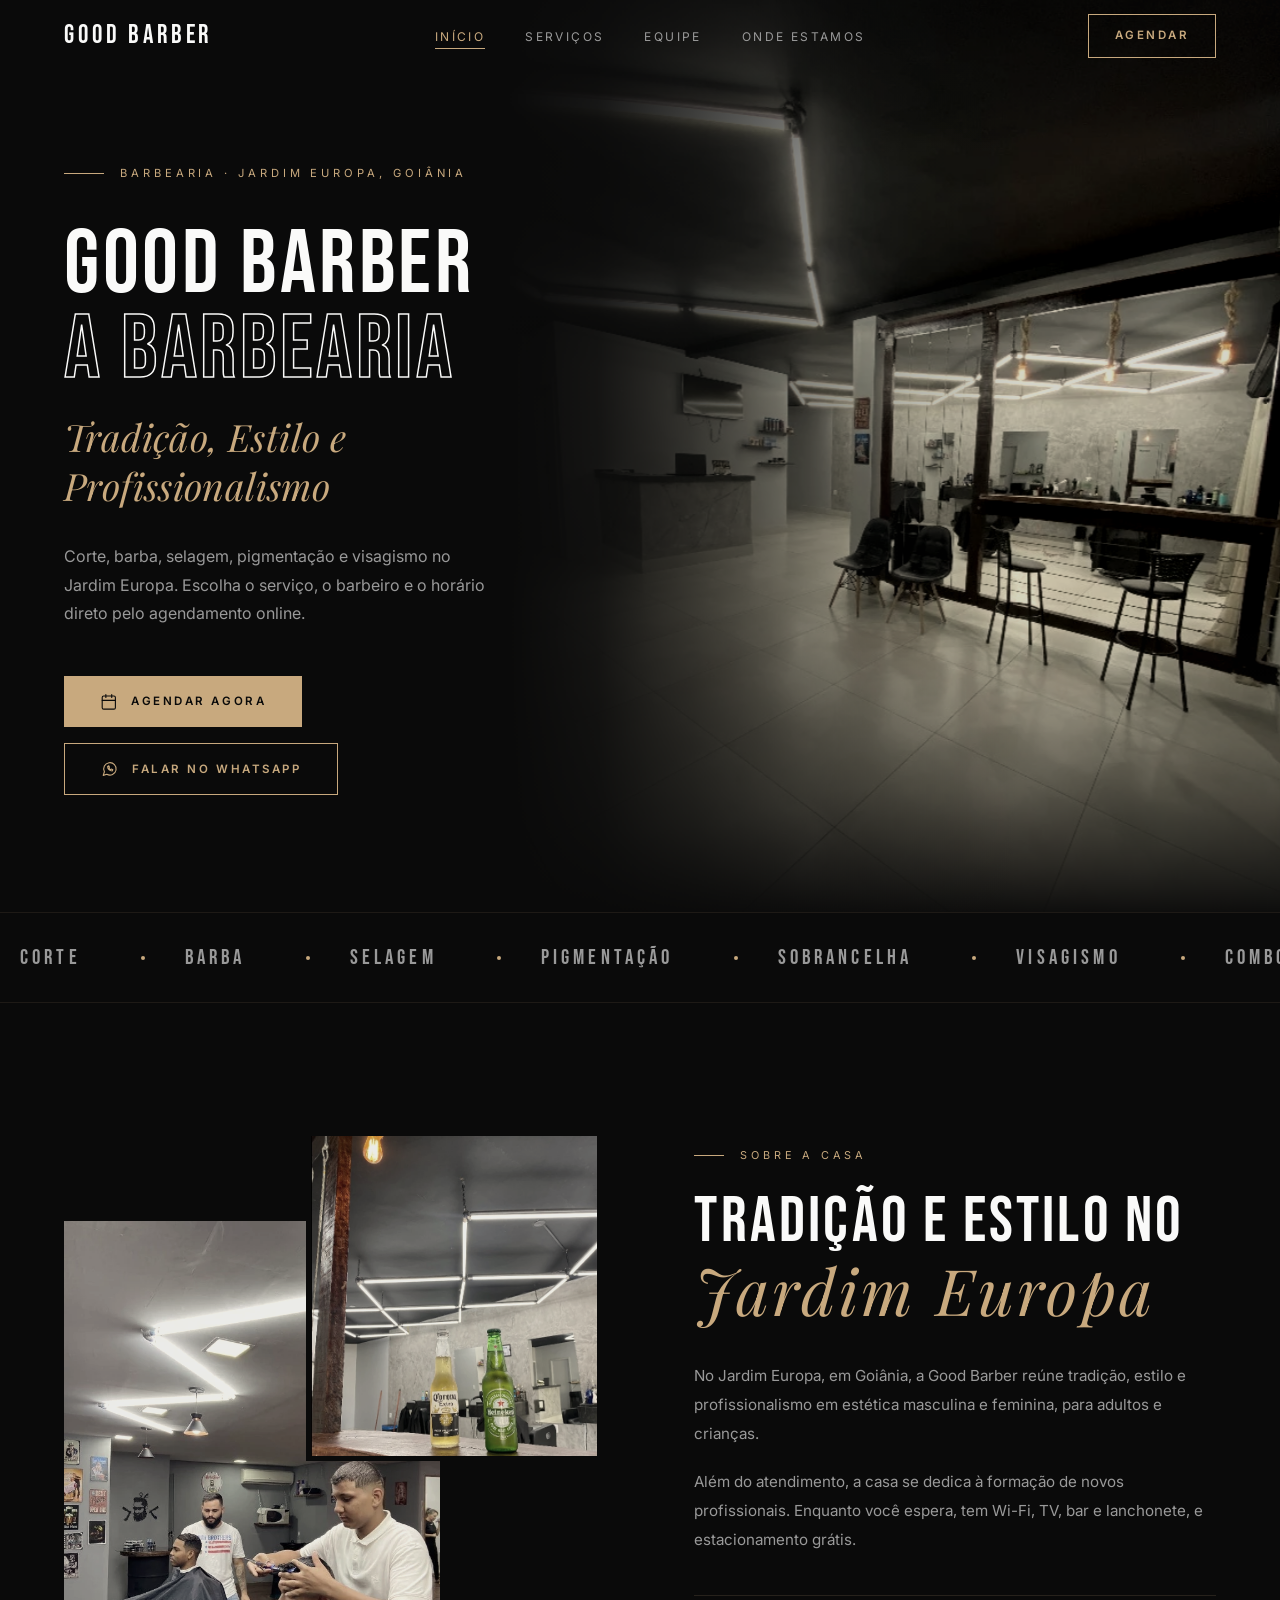
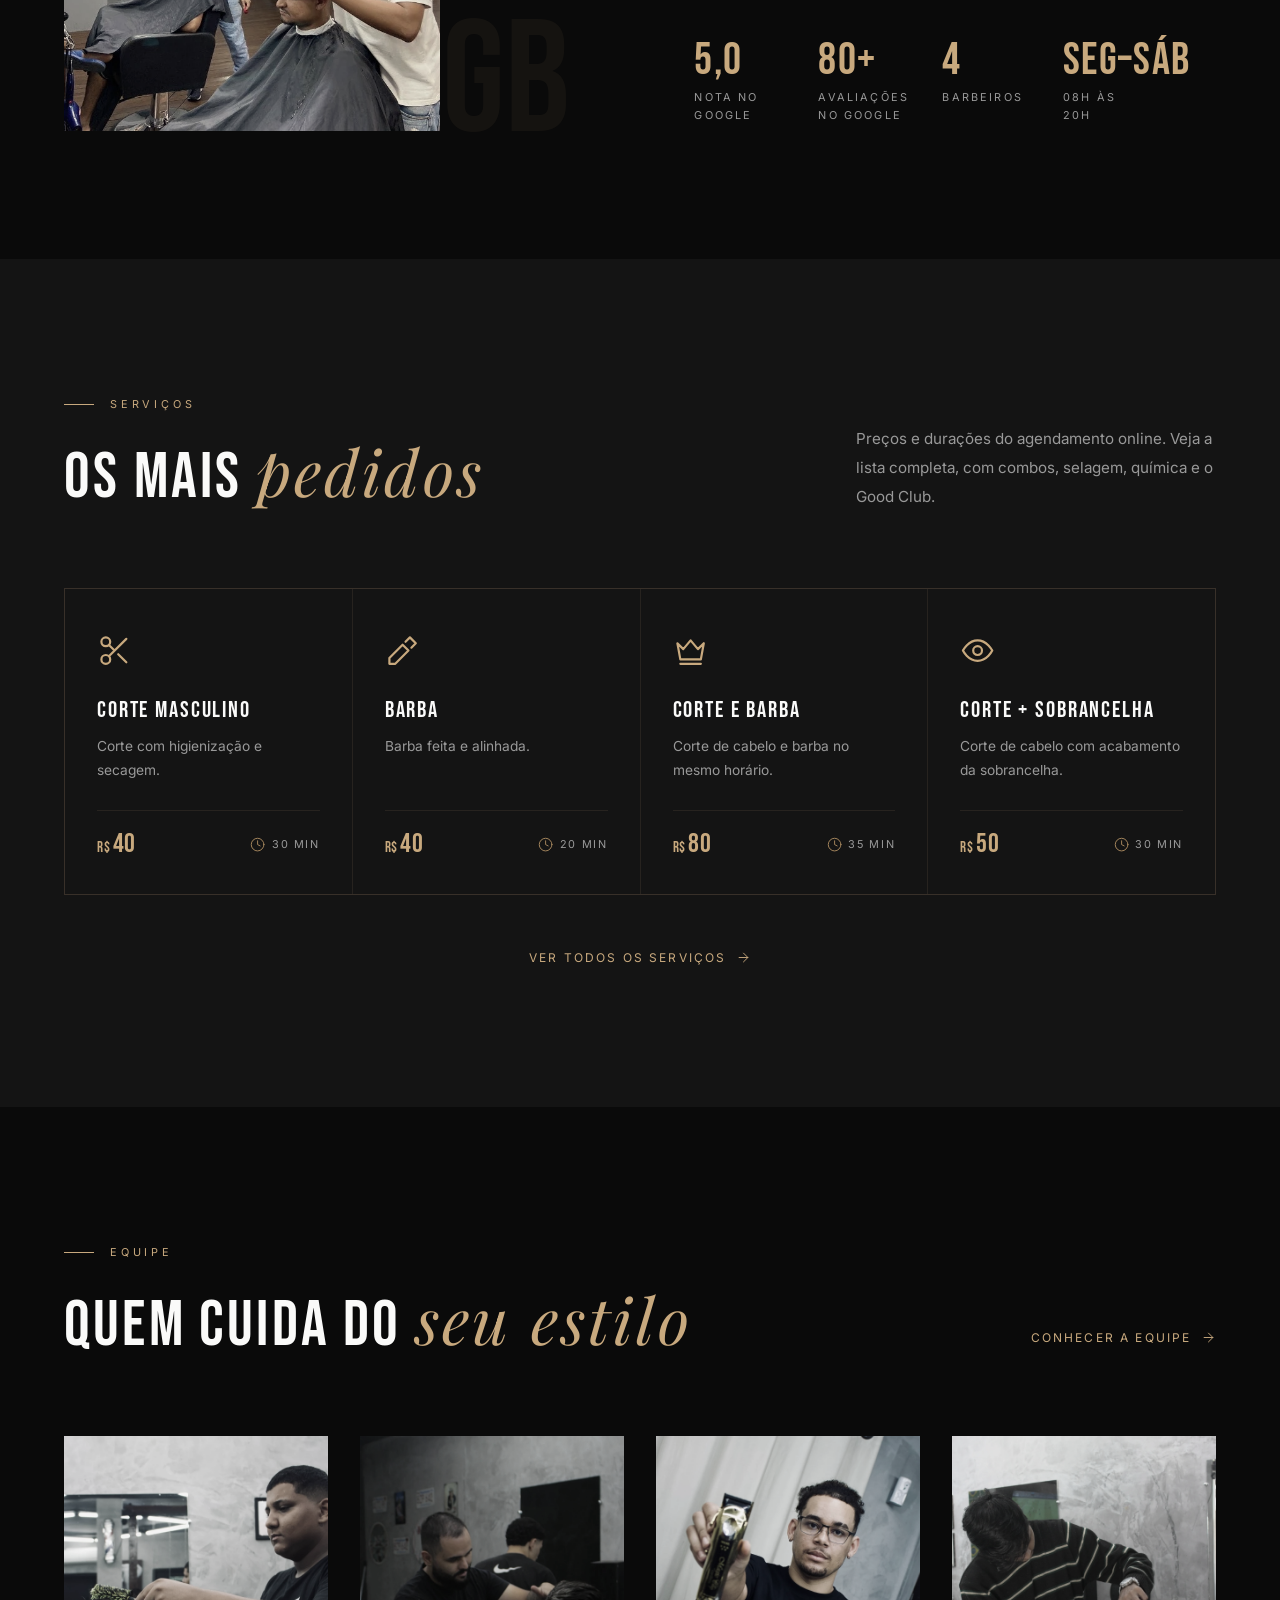
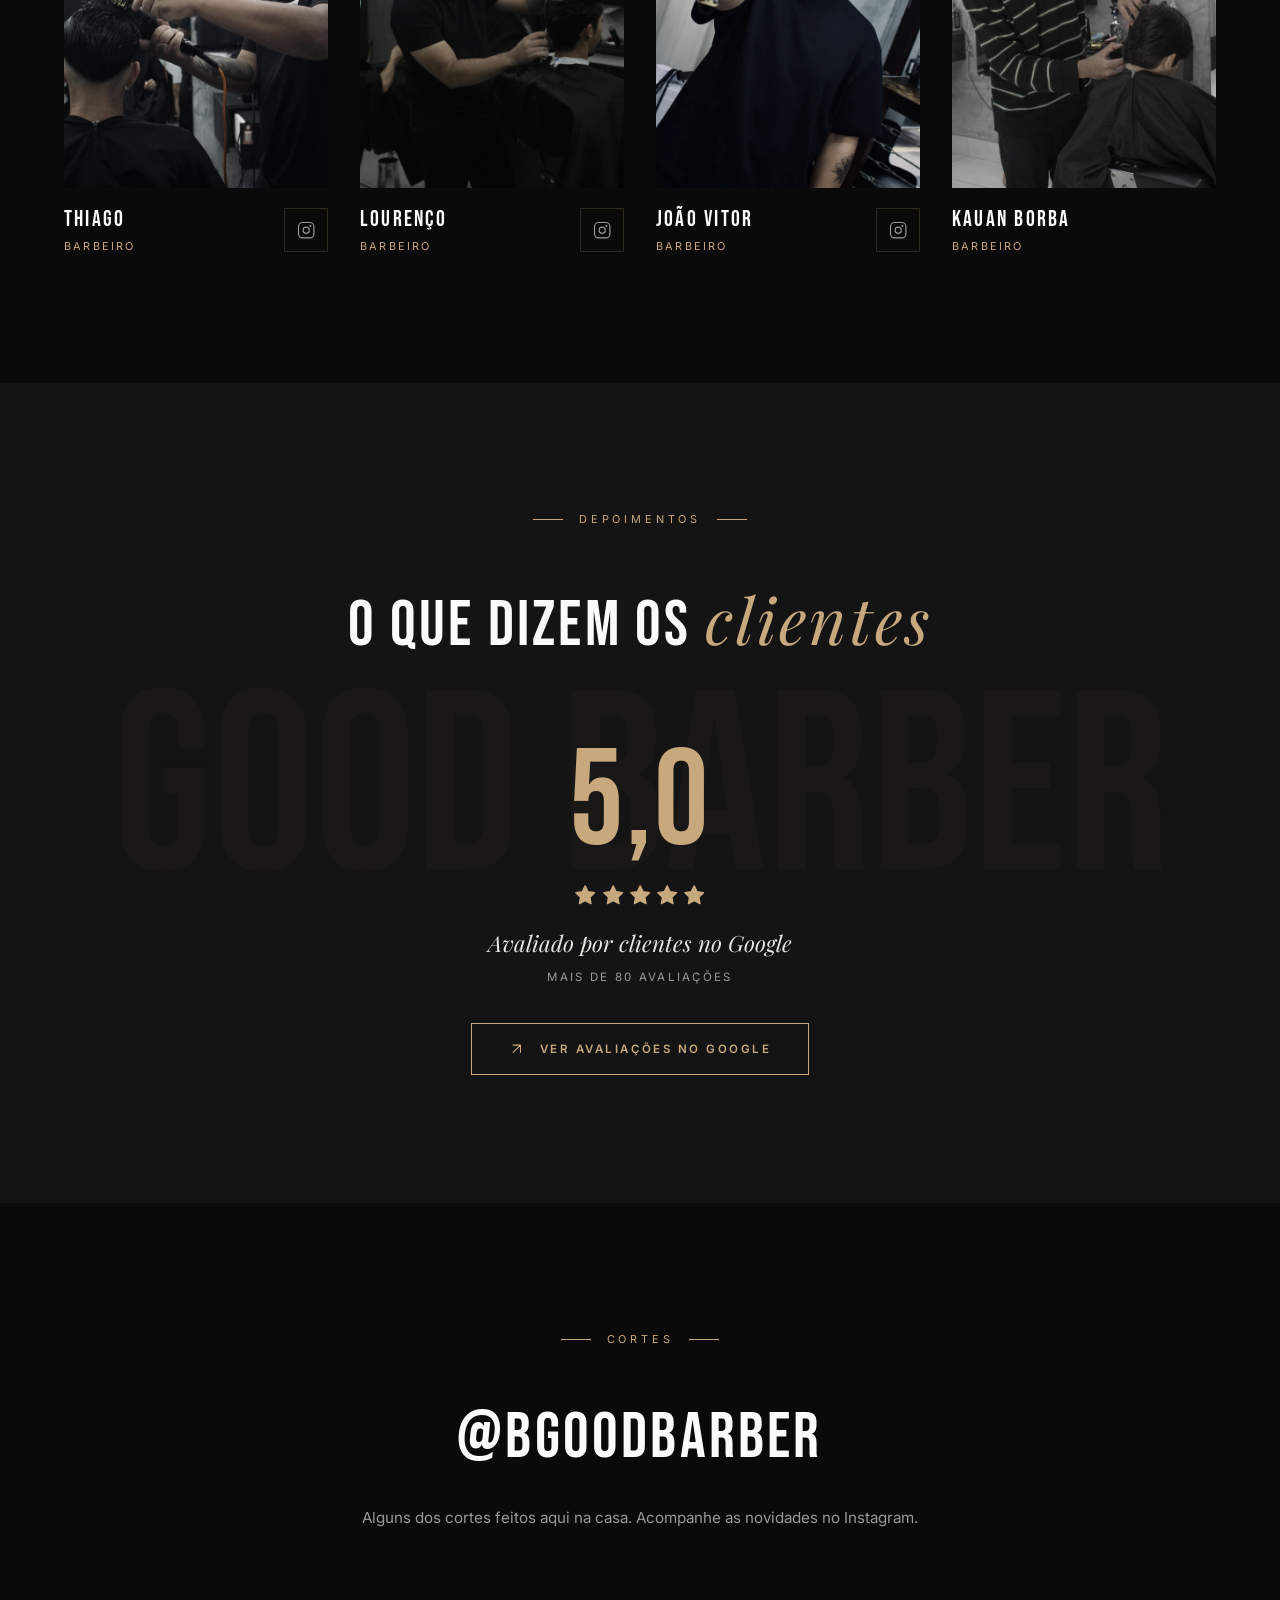
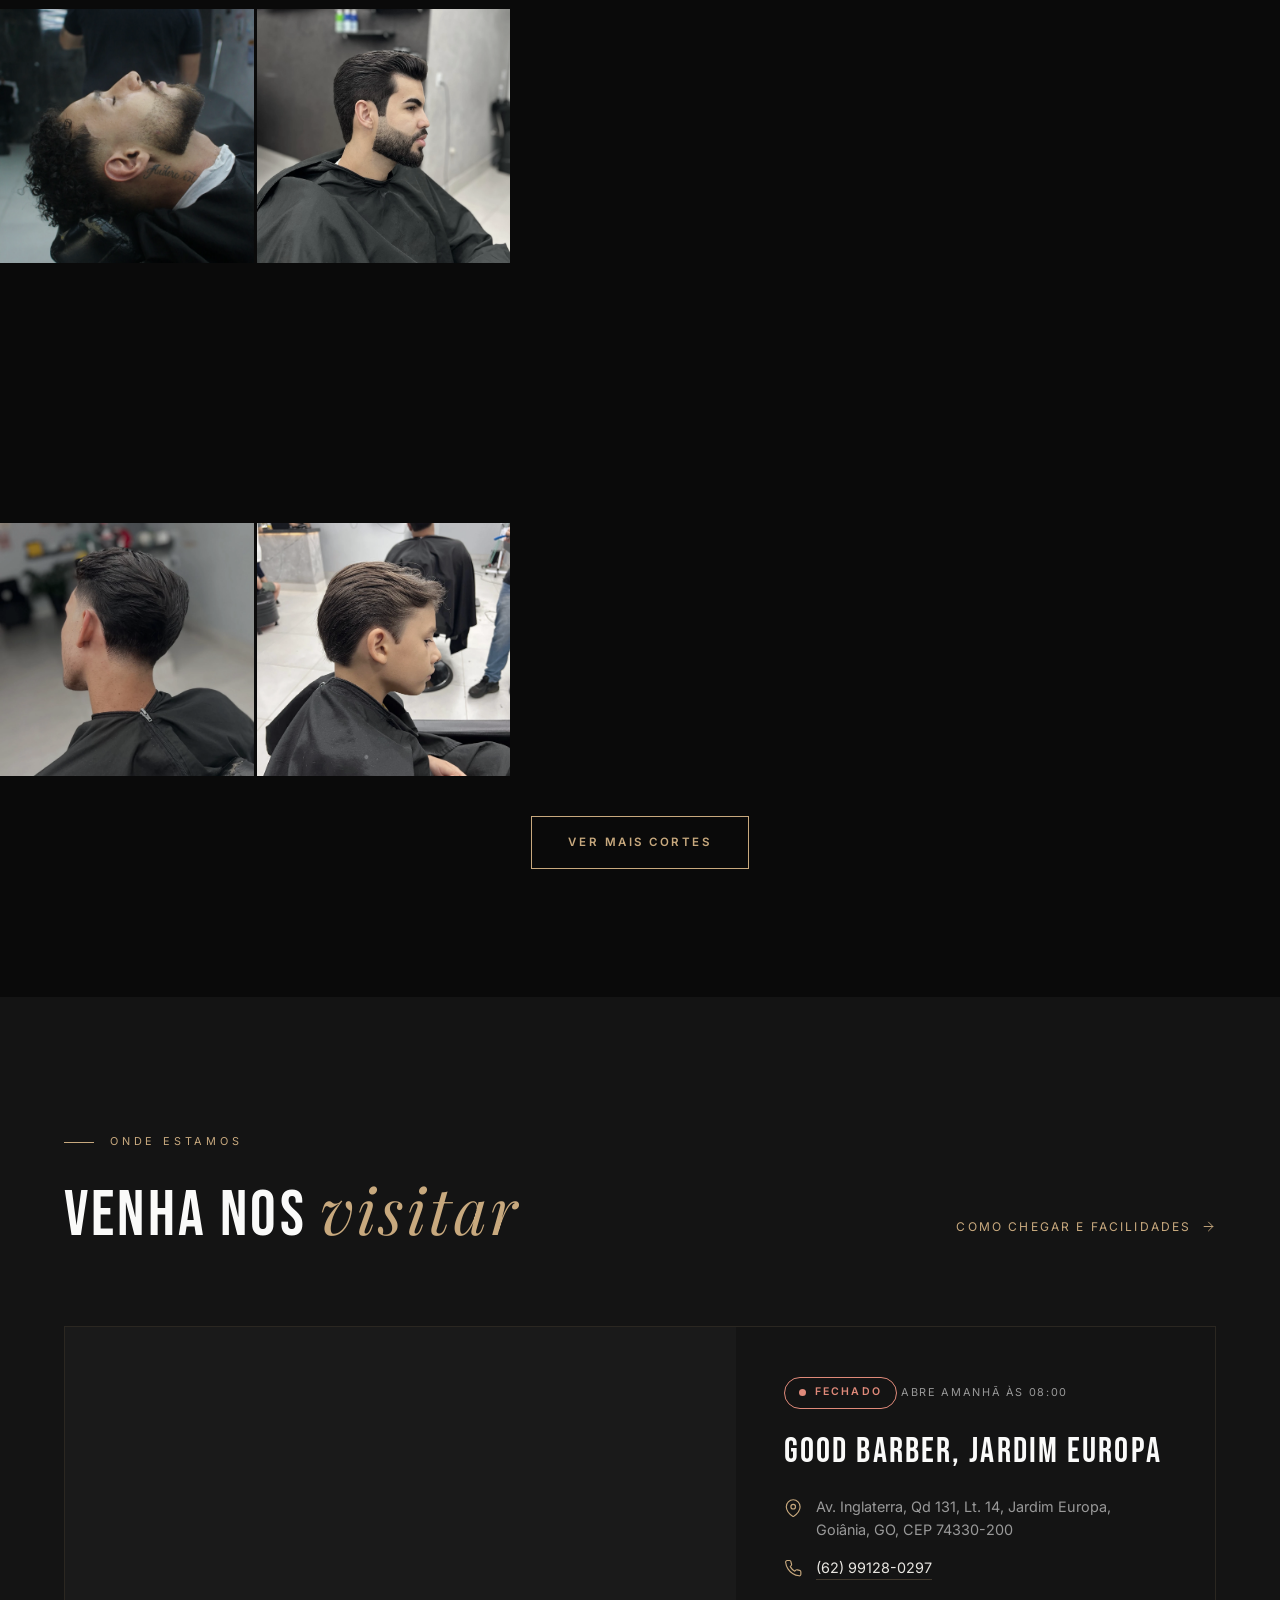
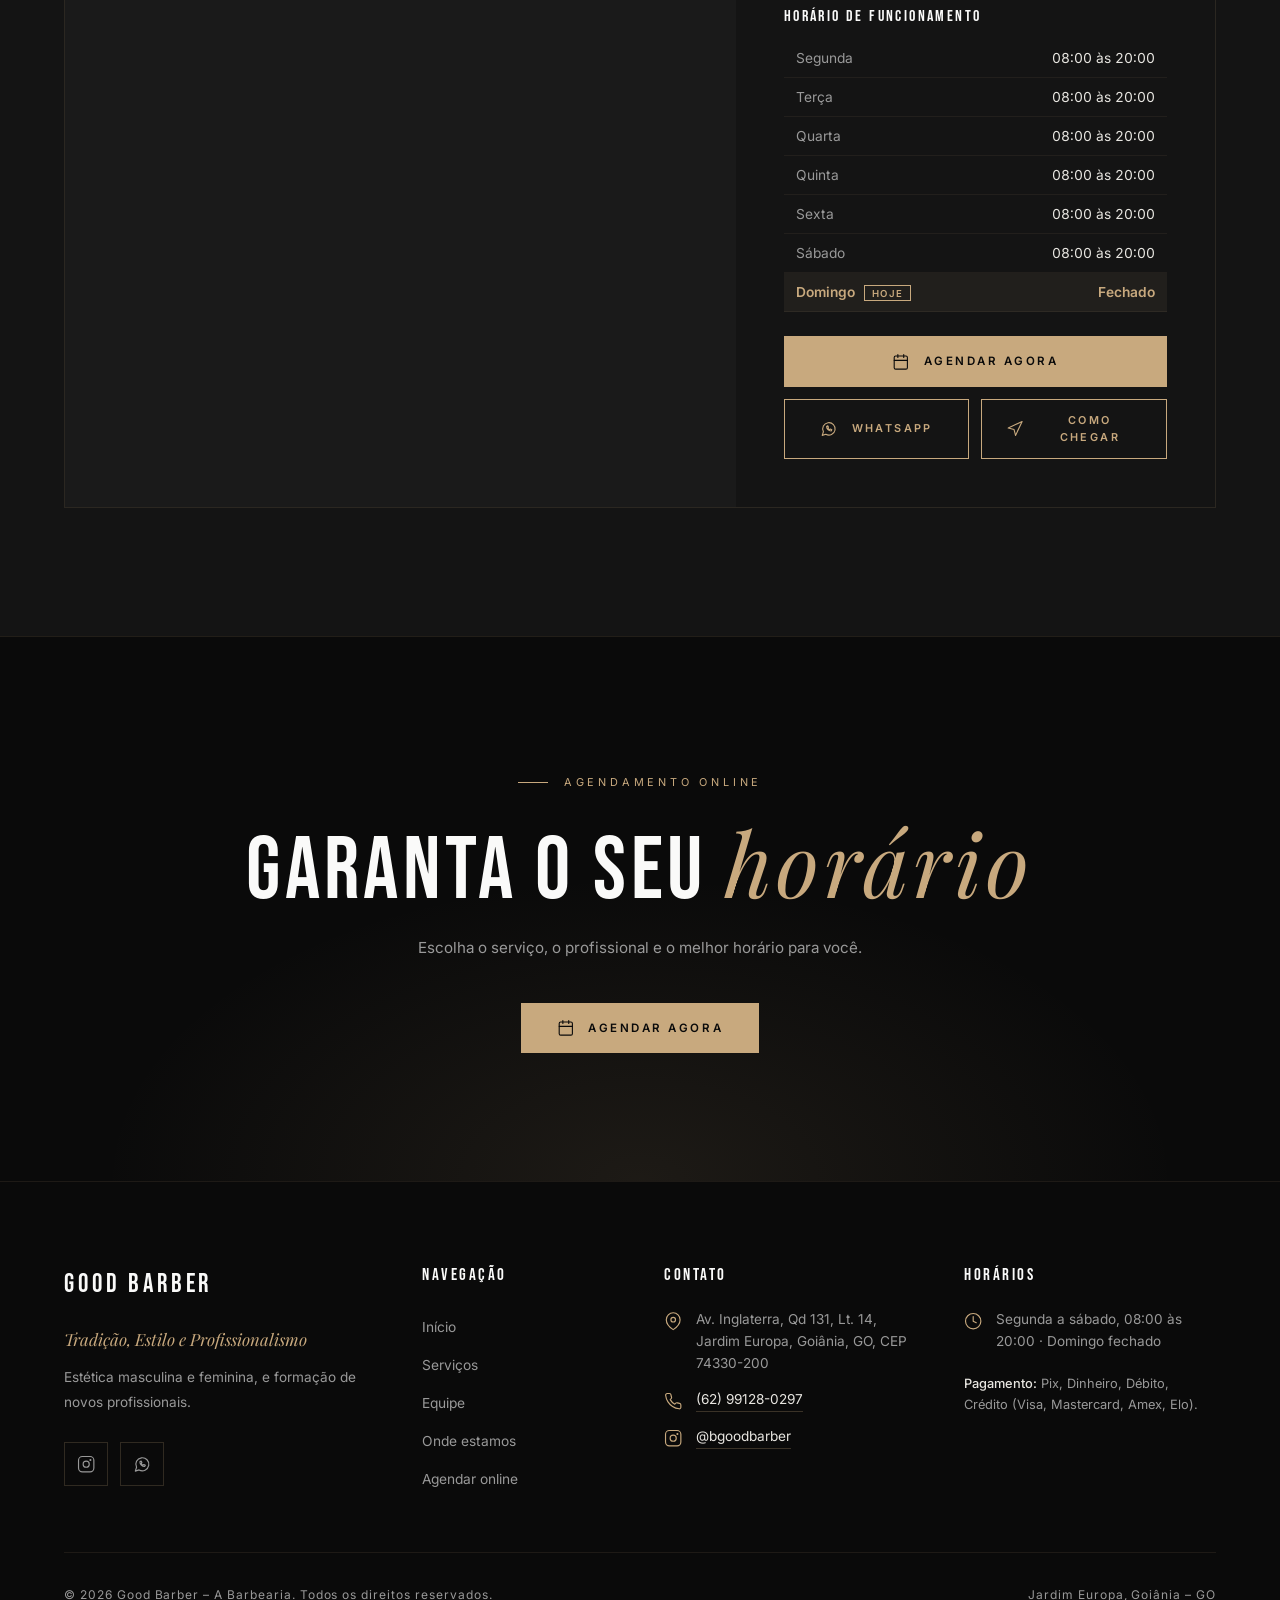
==== commit 45814bdc: "feat: galeria de cortes com 19 fotos Grade de 5 colunas com botão Ver mais, e uma última casa levand" ====
--- a/index.html
+++ b/index.html
@@ -110,12 +110,15 @@
     <section class="section" id="galeria" aria-labelledby="galeria-titulo">
       <div class="container">
         <div class="section-header section-header--center reveal">
-          <p class="section-tag">Galeria</p>
+          <p class="section-tag">Cortes</p>
           <h2 class="section-title" id="galeria-titulo"><a class="insta-handle" data-link="instagram" data-text="instagram.usuario" style="font:inherit;letter-spacing:inherit;color:inherit">Instagram</a></h2>
-          <p class="lead">Acompanhe os cortes e as novidades no Instagram.</p>
+          <p class="lead">Alguns dos cortes feitos aqui na casa. Acompanhe as novidades no Instagram.</p>
         </div>
       </div>
-      <div class="gallery-strip reveal" data-gallery></div>
+      <div class="gallery-strip reveal" id="galeria-cortes" data-gallery></div>
+      <div class="gallery-actions">
+        <button class="btn btn--outline" type="button" data-gallery-toggle aria-controls="galeria-cortes" aria-expanded="false" hidden><span>Ver mais cortes</span></button>
+      </div>
     </section>
 
     <!-- ========== ONDE ESTAMOS ========== -->
--- a/css/style.css
+++ b/css/style.css
@@ -453,16 +453,26 @@
   flex-wrap: wrap;
   gap: 1rem 1.5rem;
 }
-.hero__media { position: relative; overflow: hidden; min-height: 320px; }
+/* A foto avança um pouco por baixo do texto para o degradê ficar longo e translúcido. */
+.hero__media { position: relative; overflow: hidden; min-height: 320px; margin-left: -10vw; }
 .hero__media img,
 .hero__media .ph { width: 100%; height: 100%; object-fit: cover; }
+/* Foto em tom quente e dessaturado, como no design system */
+.hero__media img { filter: saturate(0.7) sepia(0.28) brightness(0.8) contrast(1.1); }
 .hero__media::after {
   content: '';
   position: absolute;
   inset: 0;
   background:
-    linear-gradient(to right, var(--black) 0%, transparent 35%),
-    linear-gradient(to top, var(--black) 0%, transparent 25%);
+    linear-gradient(to right,
+      var(--black) 0%,
+      rgba(10, 10, 10, 0.92) 12%,
+      rgba(10, 10, 10, 0.7) 24%,
+      rgba(10, 10, 10, 0.4) 38%,
+      rgba(10, 10, 10, 0.15) 52%,
+      transparent 66%),
+    linear-gradient(to top, var(--black) 0%, rgba(10, 10, 10, 0.5) 14%, transparent 34%),
+    linear-gradient(to bottom, rgba(10, 10, 10, 0.55) 0%, transparent 18%);
   pointer-events: none;
 }
 
@@ -541,25 +551,35 @@
   align-items: center;
 }
 .about__images { position: relative; height: 600px; }
+/* Foto maior embaixo à esquerda e menor no alto à direita: a sobreposição cai sobre o teto,
+   sem cobrir as pessoas da foto maior. */
 .about__img-main {
   width: 70%;
   height: 85%;
-  position: relative;
+  position: absolute;
+  left: 0;
+  bottom: 0;
   z-index: 2;
 }
 .about__img-secondary {
   position: absolute;
   right: 0;
-  bottom: 0;
+  top: 0;
   width: 55%;
   height: 55%;
   z-index: 3;
   border: 5px solid var(--black);
 }
 .about__img-main > *, .about__img-secondary > * { width: 100%; height: 100%; object-fit: cover; }
+/* Fotos levemente dessaturadas, ganham cor ao passar o mouse (como no design system) */
+.about__img-main img, .about__img-secondary img {
+  filter: grayscale(30%) sepia(0.12) brightness(0.92);
+  transition: filter 0.6s ease;
+}
+.about__img-main img:hover, .about__img-secondary img:hover { filter: none; }
 .about__accent {
   position: absolute;
-  top: -2rem;
+  bottom: -2rem;
   right: 2rem;
   font-family: var(--display);
   font-size: 10rem;
@@ -873,7 +893,7 @@
 /* ========== GALERIA ========== */
 .gallery-strip {
   display: grid;
-  grid-template-columns: repeat(6, 1fr);
+  grid-template-columns: repeat(5, 1fr);
   gap: 3px;
 }
 .gallery-strip__item {
@@ -901,6 +921,27 @@
 .gallery-strip__item:hover::after,
 .gallery-strip__item:focus-visible::after { opacity: 1; }
 .gallery-strip__item .ph__mark { font-size: 1.6rem; }
+/* Grade fechada: 3 linhas de 5 no computador, 5 de 3 no tablet e 4 de 2 no celular. */
+.gallery-strip:not(.is-open) .gallery-strip__item:nth-child(n+16) { display: none; }
+/* Última casa da grade aberta: completa a linha e leva ao Instagram. */
+.gallery-strip__more {
+  display: flex;
+  flex-direction: column;
+  align-items: center;
+  justify-content: center;
+  gap: 0.85rem;
+  padding: 1rem;
+  text-align: center;
+  background: var(--black-light);
+  color: var(--gold);
+  font-size: 0.7rem;
+  letter-spacing: 0.18em;
+  text-transform: uppercase;
+}
+.gallery-strip__more .icon { width: 2rem; height: 2rem; }
+.gallery-strip__more:hover { color: var(--gold-light); }
+.gallery-actions { display: flex; justify-content: center; margin-top: 2.5rem; padding-inline: var(--gutter); }
+.gallery-actions [hidden] { display: none; }
 .insta-handle {
   display: inline-flex;
   align-items: center;
@@ -1329,11 +1370,11 @@
 @media (max-width: 1024px) {
   .hero { grid-template-columns: 1fr; min-height: auto; }
   .hero__content { padding-top: 8rem; padding-bottom: 3rem; }
-  .hero__media { height: 55vh; order: 2; }
+  .hero__media { height: 55vh; order: 2; margin-left: 0; }
   .hero__media::after {
     background:
-      linear-gradient(to bottom, var(--black) 0%, transparent 30%),
-      linear-gradient(to top, var(--black) 0%, transparent 25%);
+      linear-gradient(to bottom, var(--black) 0%, rgba(10, 10, 10, 0.6) 15%, rgba(10, 10, 10, 0.2) 32%, transparent 45%),
+      linear-gradient(to top, var(--black) 0%, rgba(10, 10, 10, 0.5) 15%, transparent 35%);
   }
   .about { grid-template-columns: 1fr; }
   .about__images { height: 460px; }
@@ -1362,8 +1403,7 @@
     width: 100%;
     height: 240px;
     border: none;
-    right: auto;
-    bottom: auto;
+    inset: auto;
   }
   .about__accent { display: none; }
   .stats { grid-template-columns: 1fr 1fr; gap: 1.75rem 1.5rem; }
@@ -1387,6 +1427,7 @@
   .team-grid { grid-template-columns: 1fr; max-width: 420px; }
   .location__actions-row { grid-template-columns: 1fr; }
   .gallery-strip { grid-template-columns: repeat(2, 1fr); }
+  .gallery-strip:not(.is-open) .gallery-strip__item:nth-child(n+9) { display: none; }
   .btn { padding-inline: 1.5rem; letter-spacing: 0.18em; }
   .hours th, .hours td { padding-inline: 0.5rem; }
 }
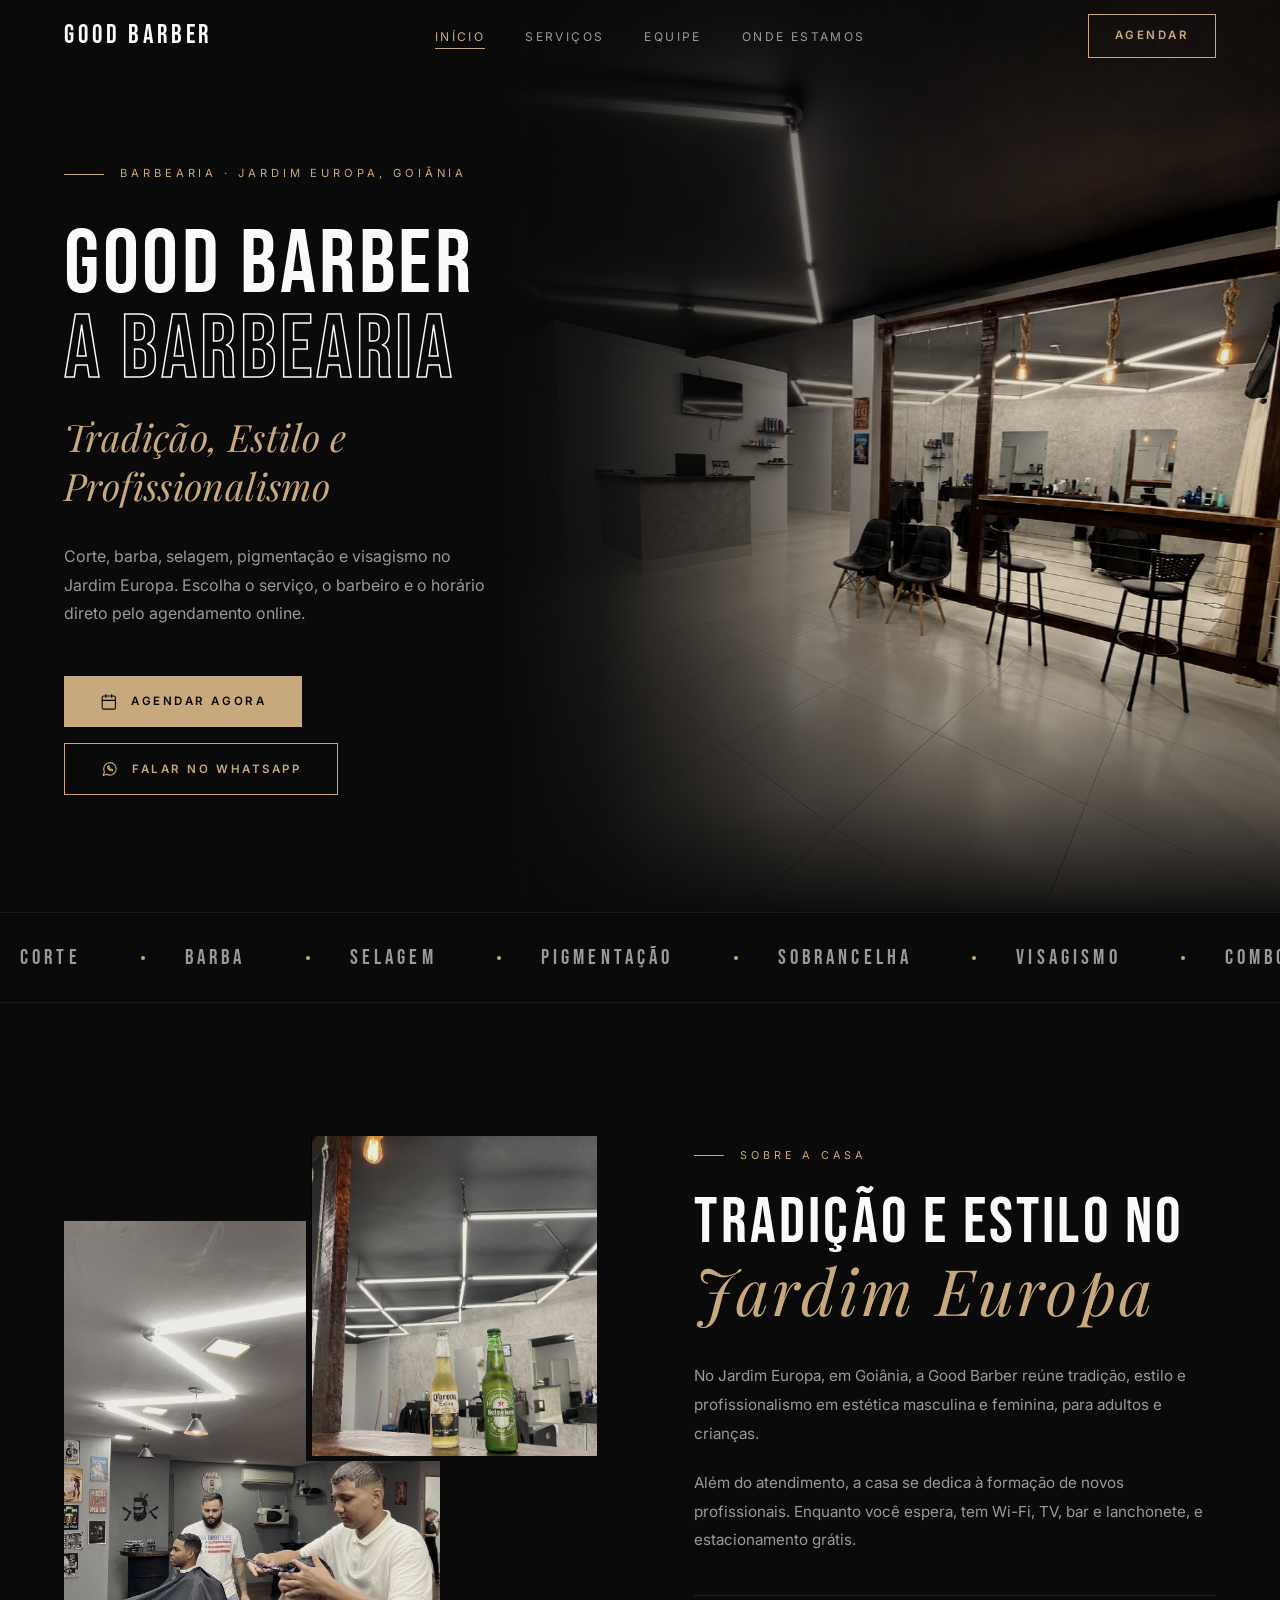
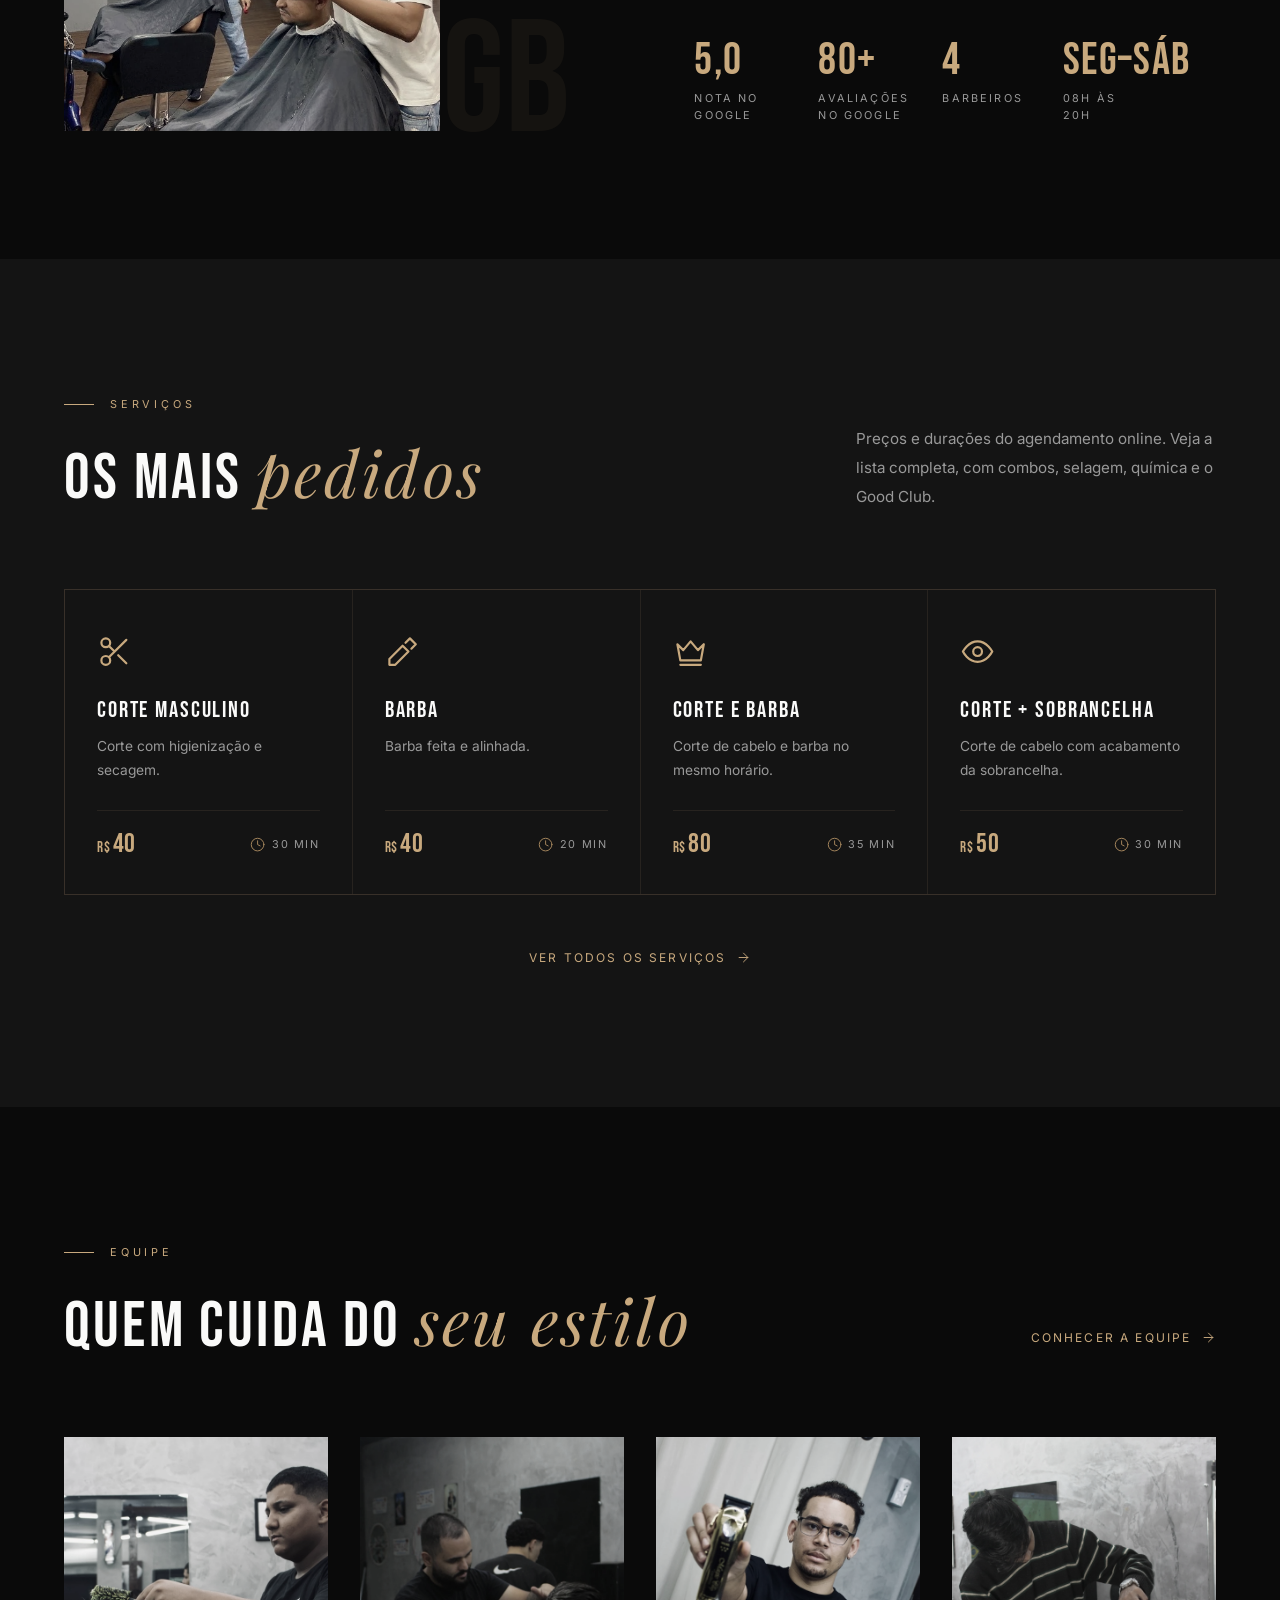
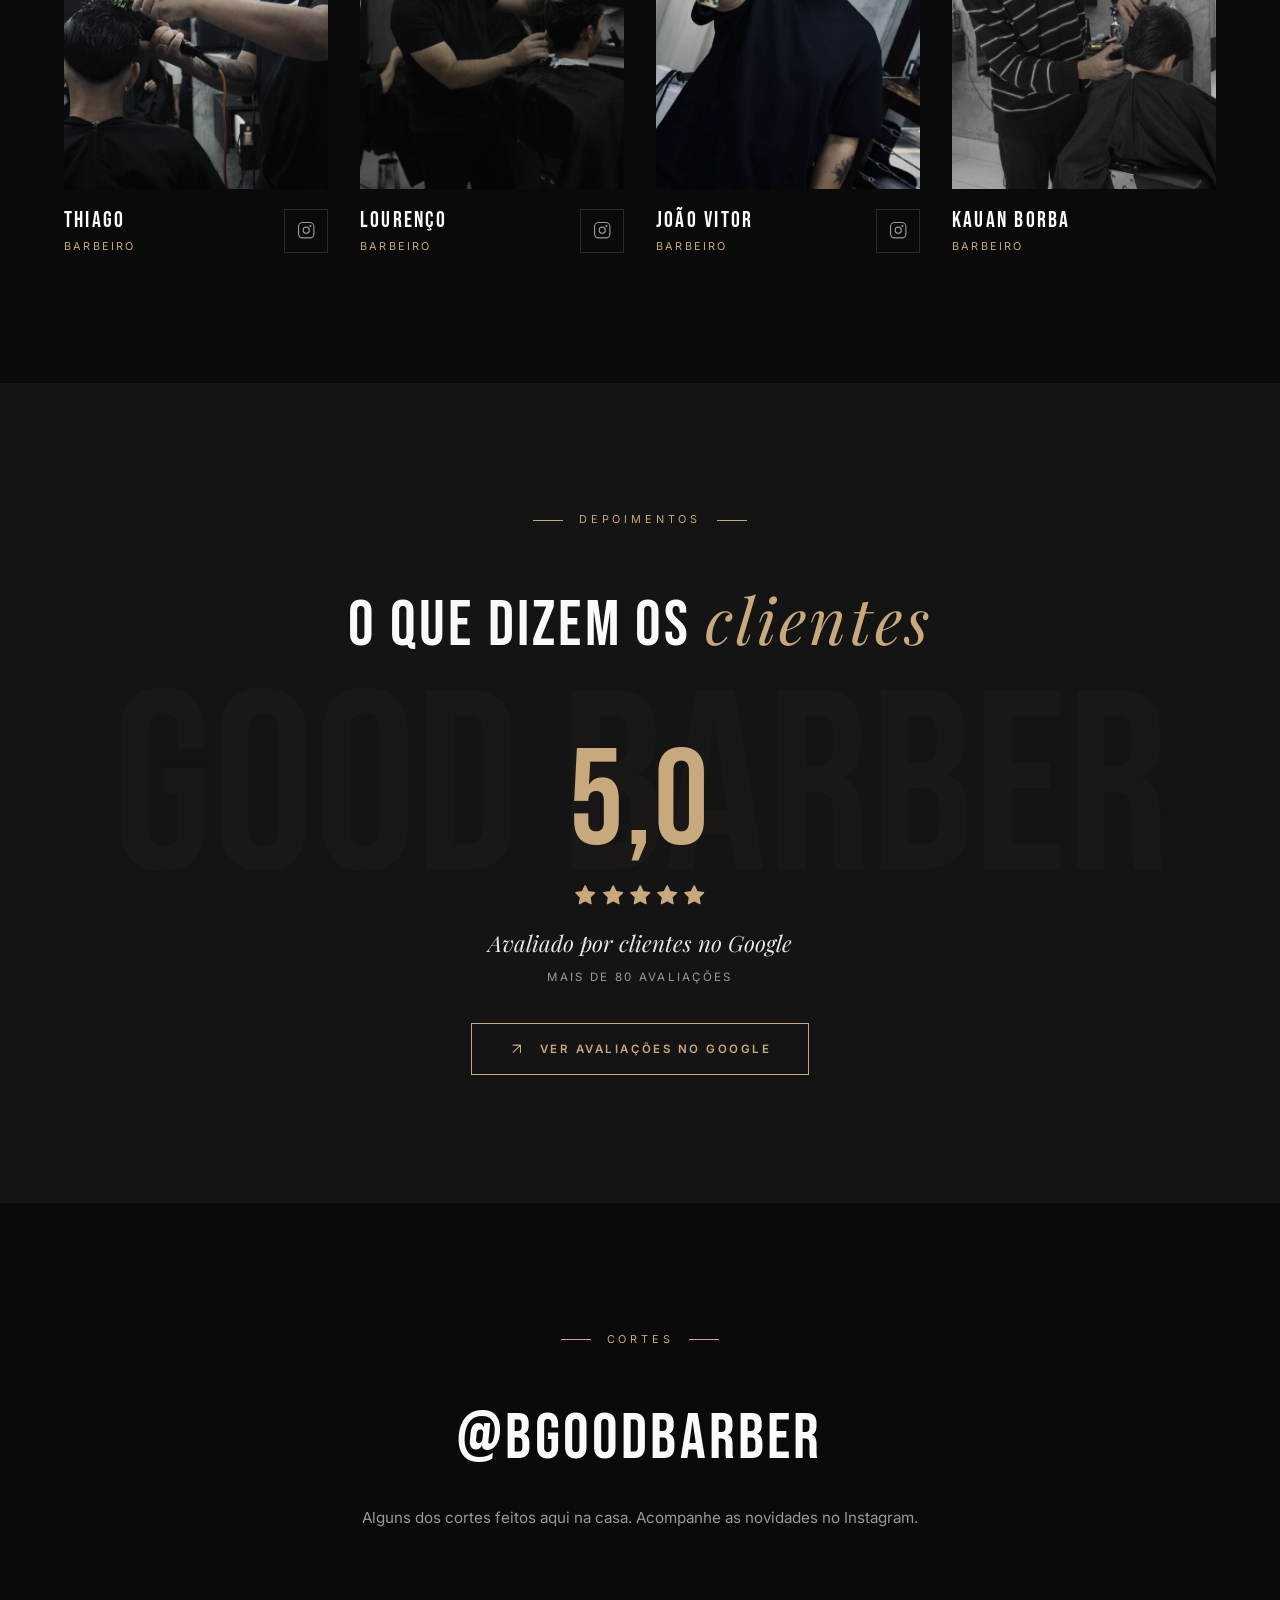
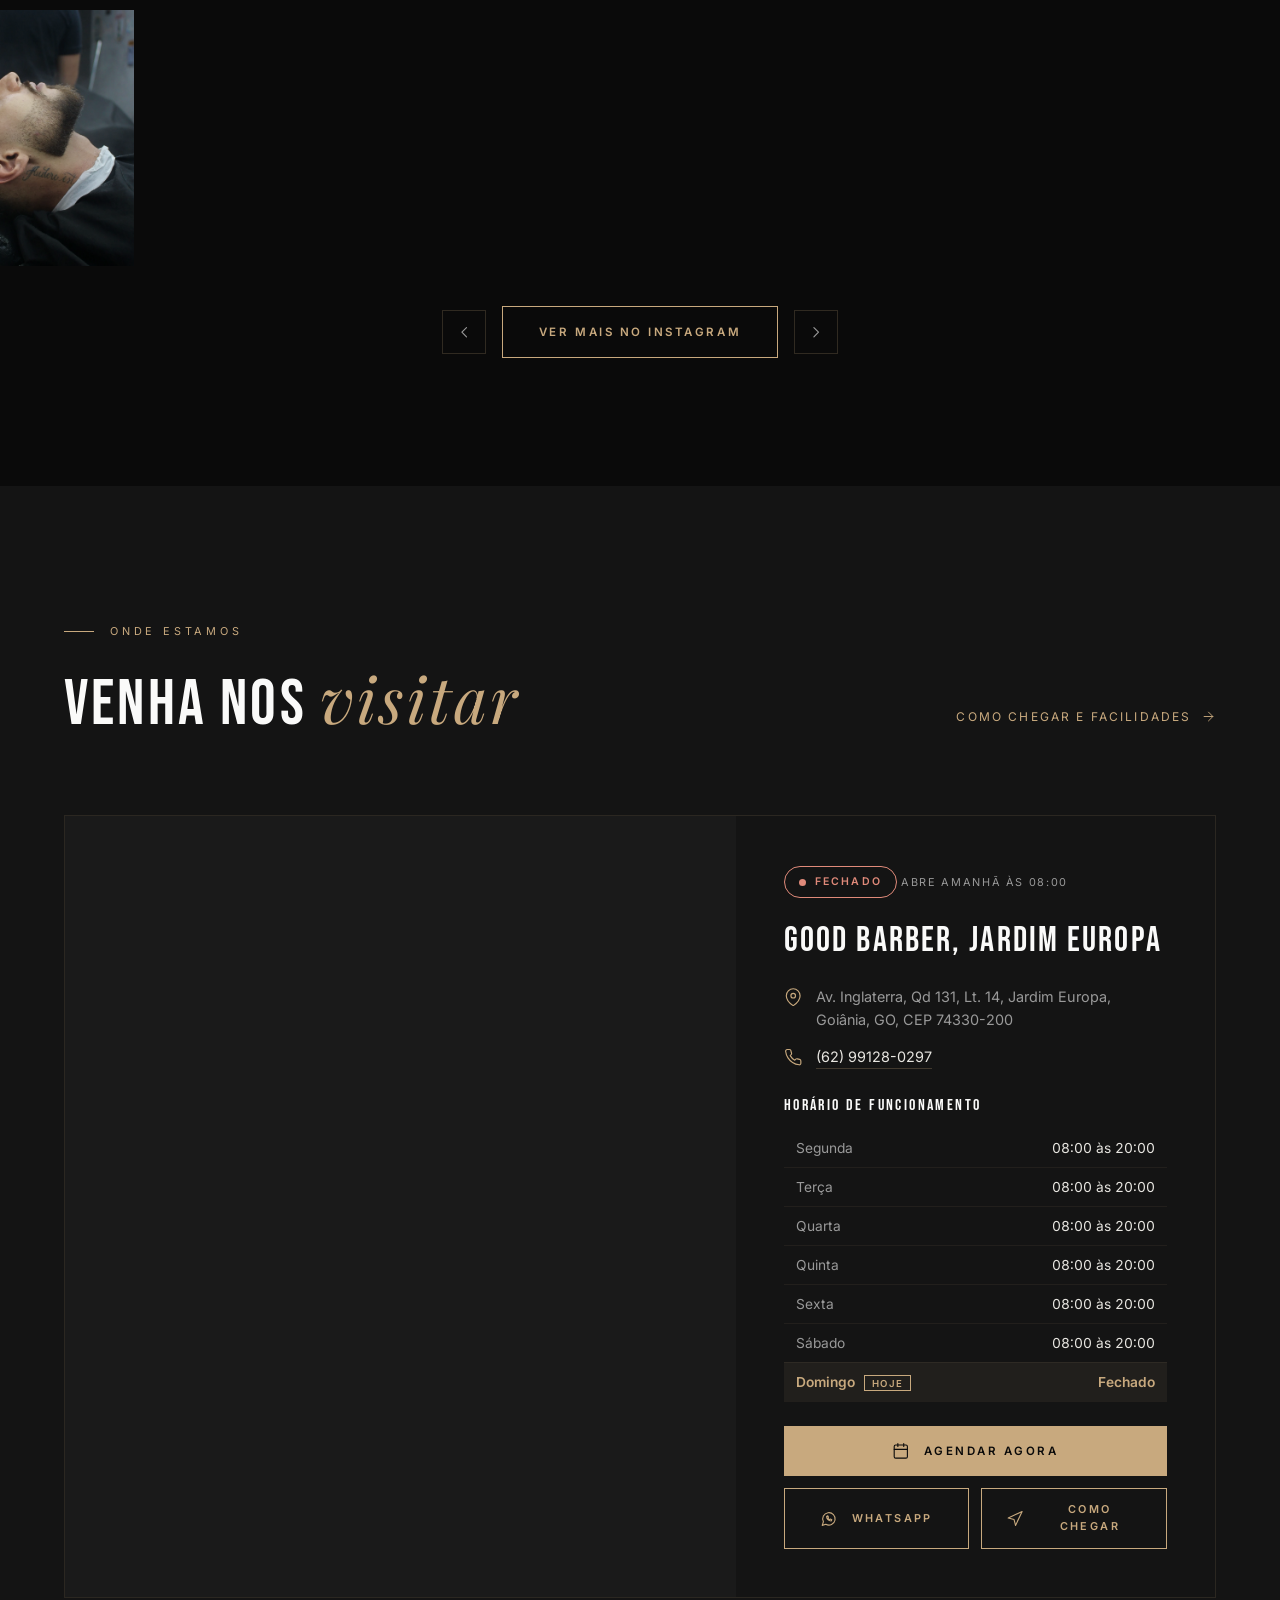
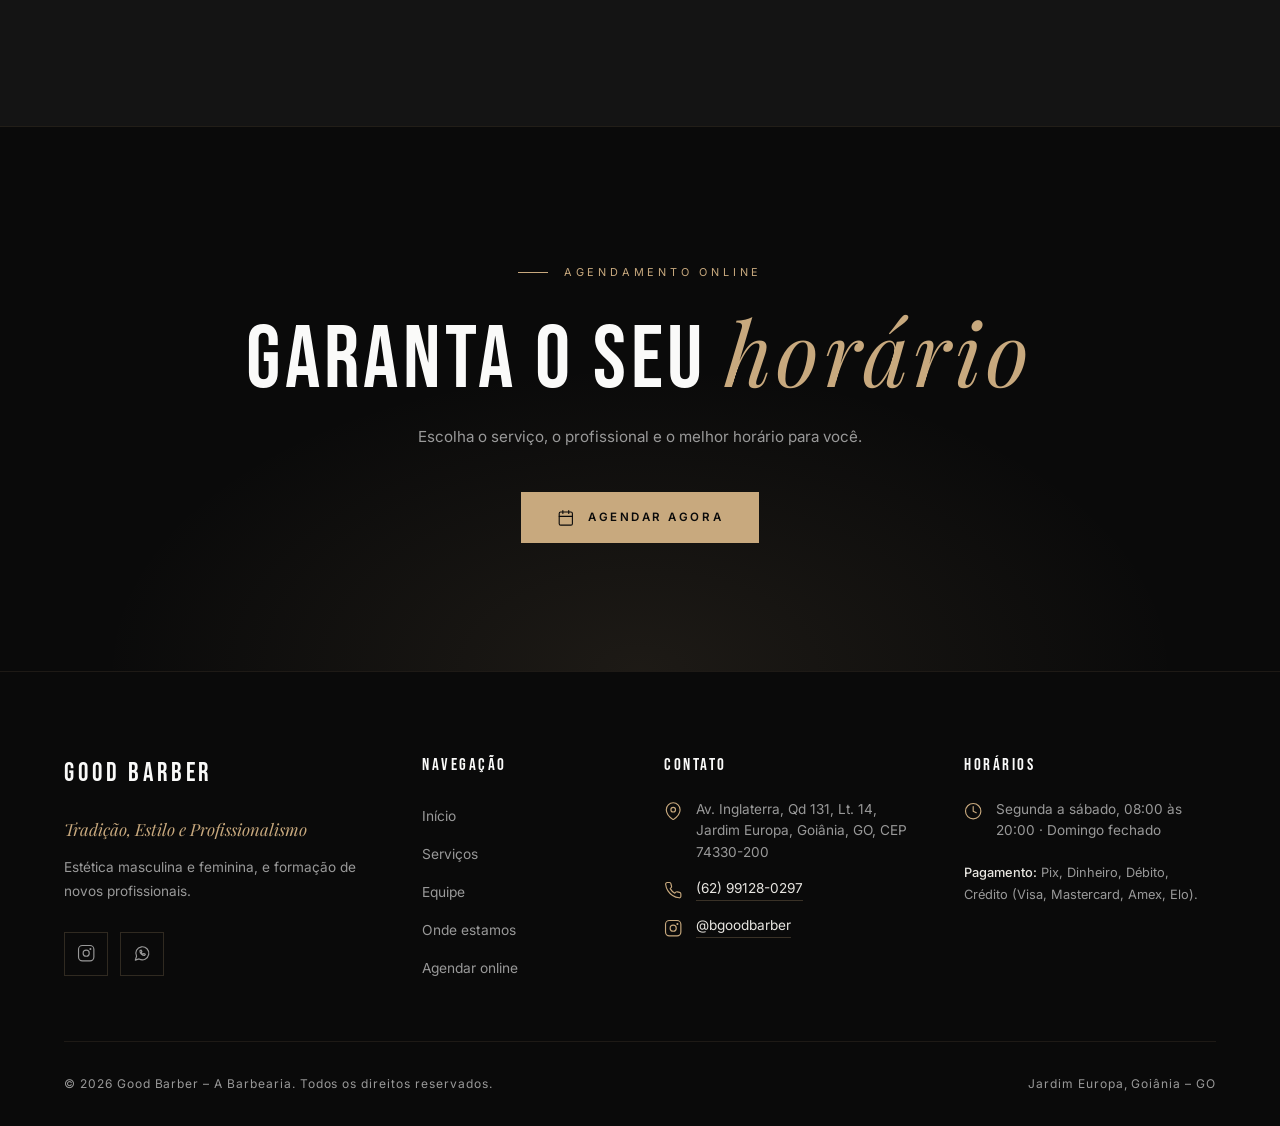
==== commit 241fb325: "feat: carrossel automático de cortes e foto nova no topo A grade vira um carrossel contínuo, com pau" ====
--- a/index.html
+++ b/index.html
@@ -115,9 +115,11 @@
           <p class="lead">Alguns dos cortes feitos aqui na casa. Acompanhe as novidades no Instagram.</p>
         </div>
       </div>
-      <div class="gallery-strip reveal" id="galeria-cortes" data-gallery></div>
+      <div class="gallery-strip reveal" id="galeria-cortes" role="region" aria-label="Carrossel de cortes" data-gallery></div>
       <div class="gallery-actions">
-        <button class="btn btn--outline" type="button" data-gallery-toggle aria-controls="galeria-cortes" aria-expanded="false" hidden><span>Ver mais cortes</span></button>
+        <button class="icon-btn" type="button" data-gallery-prev aria-label="Voltar fotos"><svg class="icon" viewBox="0 0 24 24" fill="none" stroke="currentColor" stroke-width="1.5" stroke-linecap="round" stroke-linejoin="round" aria-hidden="true"><path d="m15 18-6-6 6-6"/></svg></button>
+        <a class="btn btn--outline" data-link="instagram"><span>Ver mais no Instagram</span></a>
+        <button class="icon-btn" type="button" data-gallery-next aria-label="Avançar fotos"><svg class="icon" viewBox="0 0 24 24" fill="none" stroke="currentColor" stroke-width="1.5" stroke-linecap="round" stroke-linejoin="round" aria-hidden="true"><path d="m9 18 6-6-6-6"/></svg></button>
       </div>
     </section>
 
--- a/css/style.css
+++ b/css/style.css
@@ -458,7 +458,7 @@
 .hero__media img,
 .hero__media .ph { width: 100%; height: 100%; object-fit: cover; }
 /* Foto em tom quente e dessaturado, como no design system */
-.hero__media img { filter: saturate(0.7) sepia(0.28) brightness(0.8) contrast(1.1); }
+.hero__media img { object-position: center 70%; filter: saturate(0.8) sepia(0.2) brightness(0.86) contrast(1.08); }
 .hero__media::after {
   content: '';
   position: absolute;
@@ -891,12 +891,18 @@
 }
 
 /* ========== GALERIA ========== */
+/* Carrossel: rola sozinho por JS; a largura de cada foto define quantas aparecem por tela. */
 .gallery-strip {
-  display: grid;
-  grid-template-columns: repeat(5, 1fr);
-  gap: 3px;
-}
+  --foto: 20vw;
+  display: flex;
+  overflow-x: auto;
+  scrollbar-width: none;
+  -webkit-overflow-scrolling: touch;
+}
+.gallery-strip::-webkit-scrollbar { display: none; }
+.gallery-strip__group { display: flex; flex-shrink: 0; gap: 3px; padding-right: 3px; }
 .gallery-strip__item {
+  flex: 0 0 var(--foto);
   aspect-ratio: 1;
   overflow: hidden;
   position: relative;
@@ -921,27 +927,7 @@
 .gallery-strip__item:hover::after,
 .gallery-strip__item:focus-visible::after { opacity: 1; }
 .gallery-strip__item .ph__mark { font-size: 1.6rem; }
-/* Grade fechada: 3 linhas de 5 no computador, 5 de 3 no tablet e 4 de 2 no celular. */
-.gallery-strip:not(.is-open) .gallery-strip__item:nth-child(n+16) { display: none; }
-/* Última casa da grade aberta: completa a linha e leva ao Instagram. */
-.gallery-strip__more {
-  display: flex;
-  flex-direction: column;
-  align-items: center;
-  justify-content: center;
-  gap: 0.85rem;
-  padding: 1rem;
-  text-align: center;
-  background: var(--black-light);
-  color: var(--gold);
-  font-size: 0.7rem;
-  letter-spacing: 0.18em;
-  text-transform: uppercase;
-}
-.gallery-strip__more .icon { width: 2rem; height: 2rem; }
-.gallery-strip__more:hover { color: var(--gold-light); }
-.gallery-actions { display: flex; justify-content: center; margin-top: 2.5rem; padding-inline: var(--gutter); }
-.gallery-actions [hidden] { display: none; }
+.gallery-actions { display: flex; justify-content: center; align-items: center; gap: 1rem; margin-top: 2.5rem; padding-inline: var(--gutter); }
 .insta-handle {
   display: inline-flex;
   align-items: center;
@@ -1383,7 +1369,7 @@
   .location__map { min-height: 340px; }
   .info-grid { grid-template-columns: 1fr 1fr; }
   .club__grid { grid-template-columns: 1fr; max-width: 520px; }
-  .gallery-strip { grid-template-columns: repeat(3, 1fr); }
+  .gallery-strip { --foto: 33.34vw; }
 }
 
 @media (max-width: 860px) {
@@ -1426,8 +1412,7 @@
   .stat__number { font-size: 2.2rem; }
   .team-grid { grid-template-columns: 1fr; max-width: 420px; }
   .location__actions-row { grid-template-columns: 1fr; }
-  .gallery-strip { grid-template-columns: repeat(2, 1fr); }
-  .gallery-strip:not(.is-open) .gallery-strip__item:nth-child(n+9) { display: none; }
+  .gallery-strip { --foto: 50vw; }
   .btn { padding-inline: 1.5rem; letter-spacing: 0.18em; }
   .hours th, .hours td { padding-inline: 0.5rem; }
 }
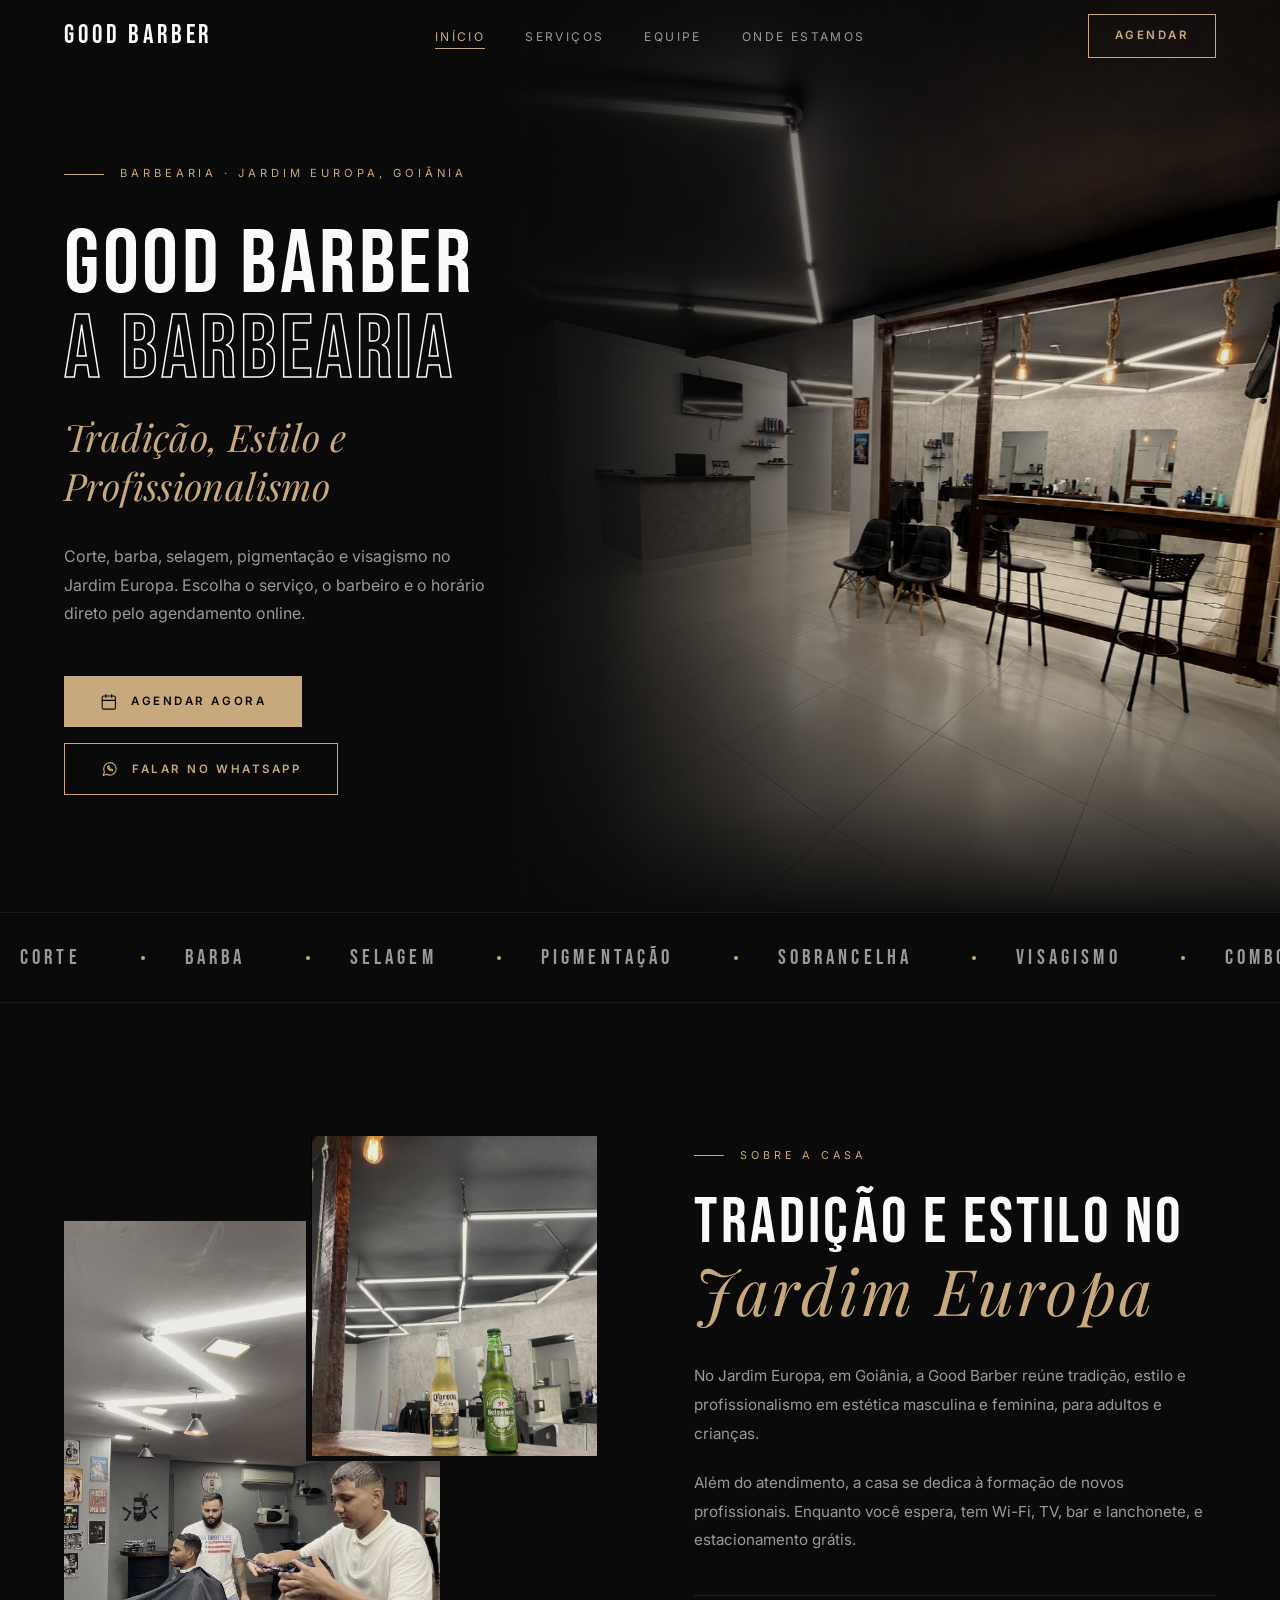
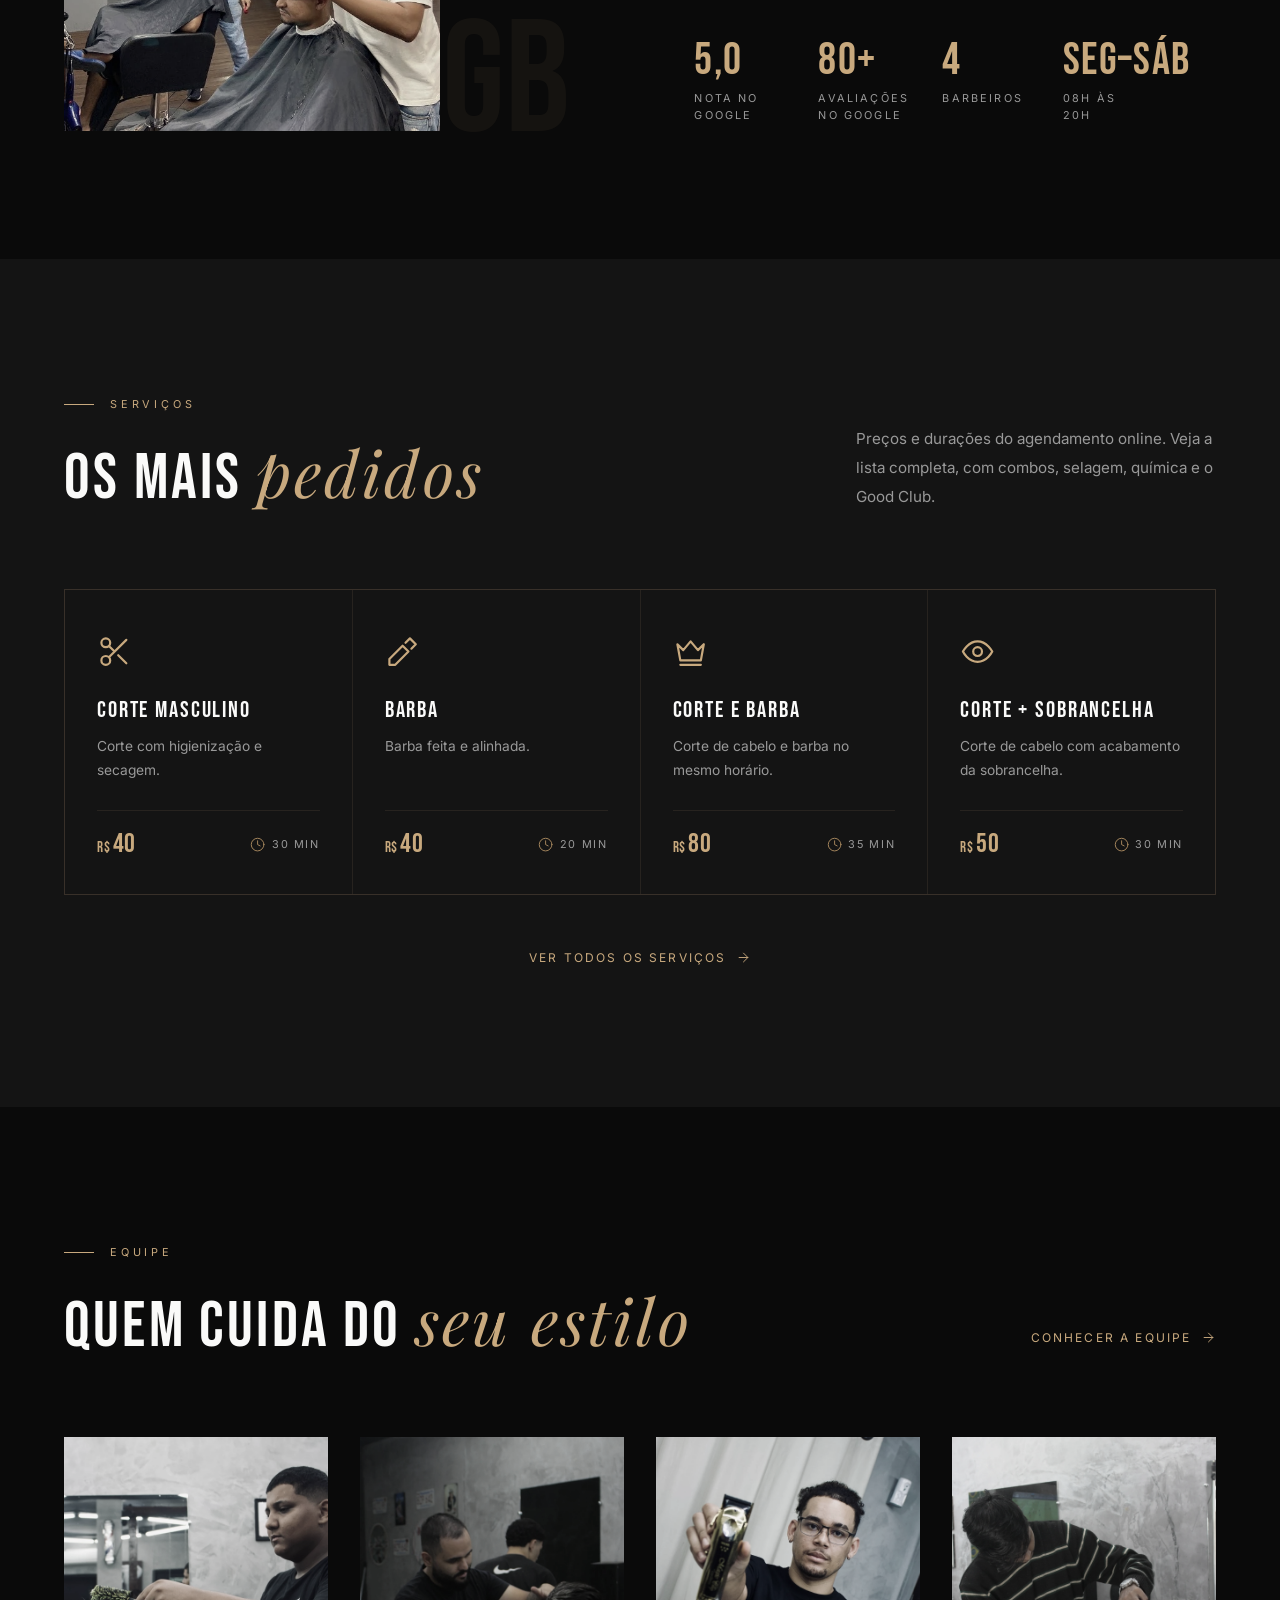
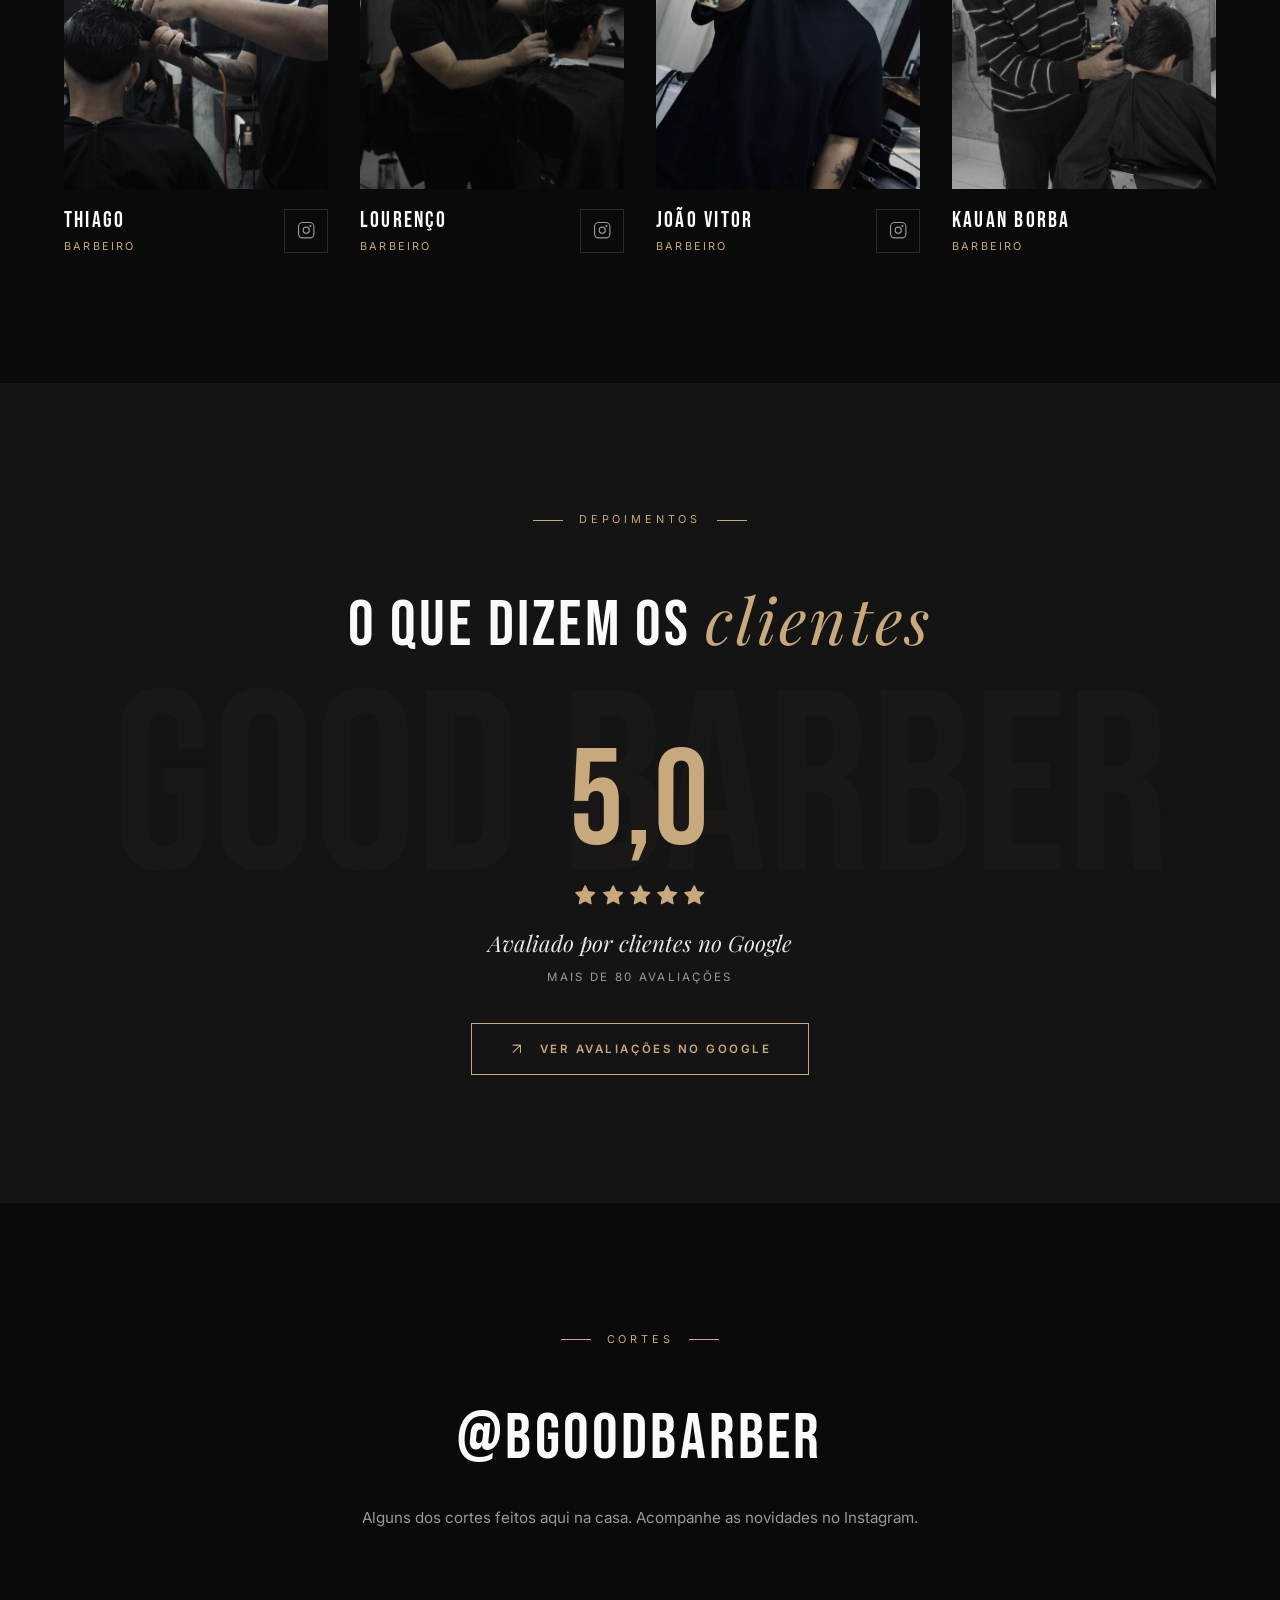
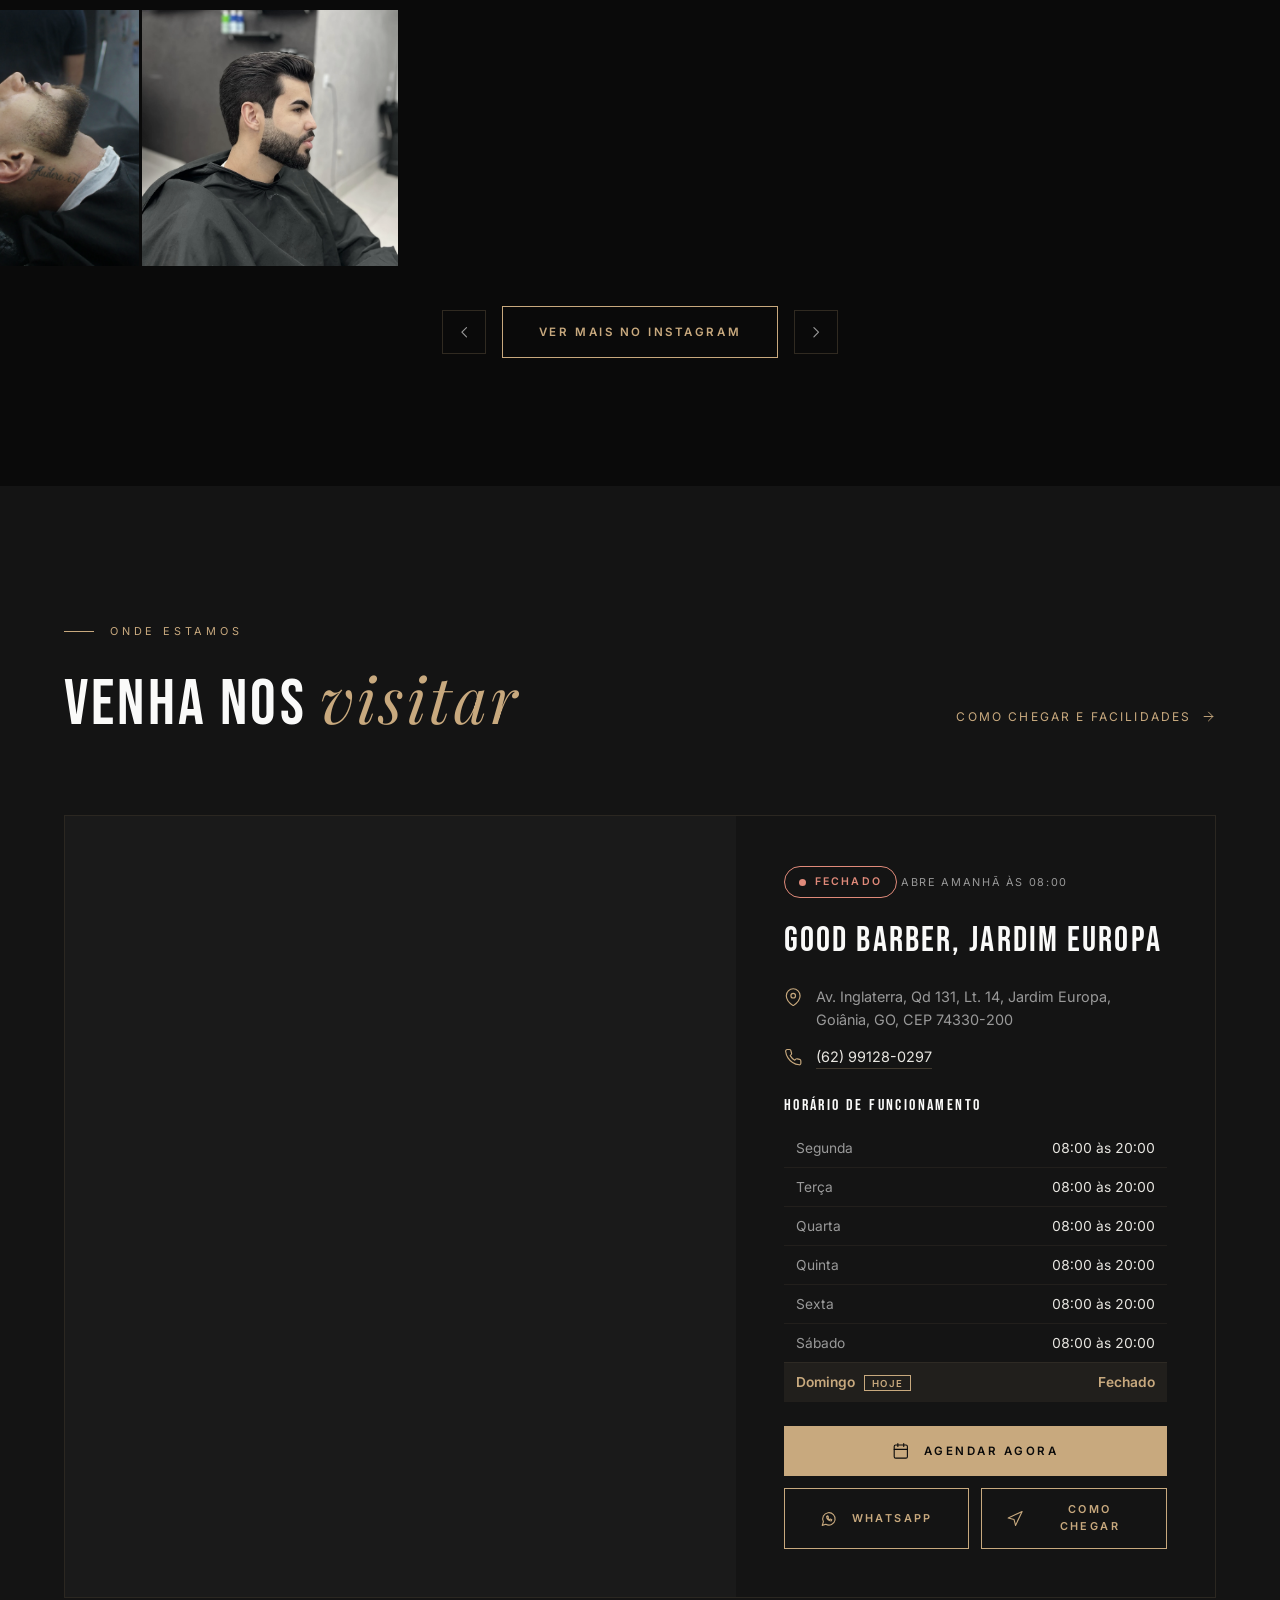
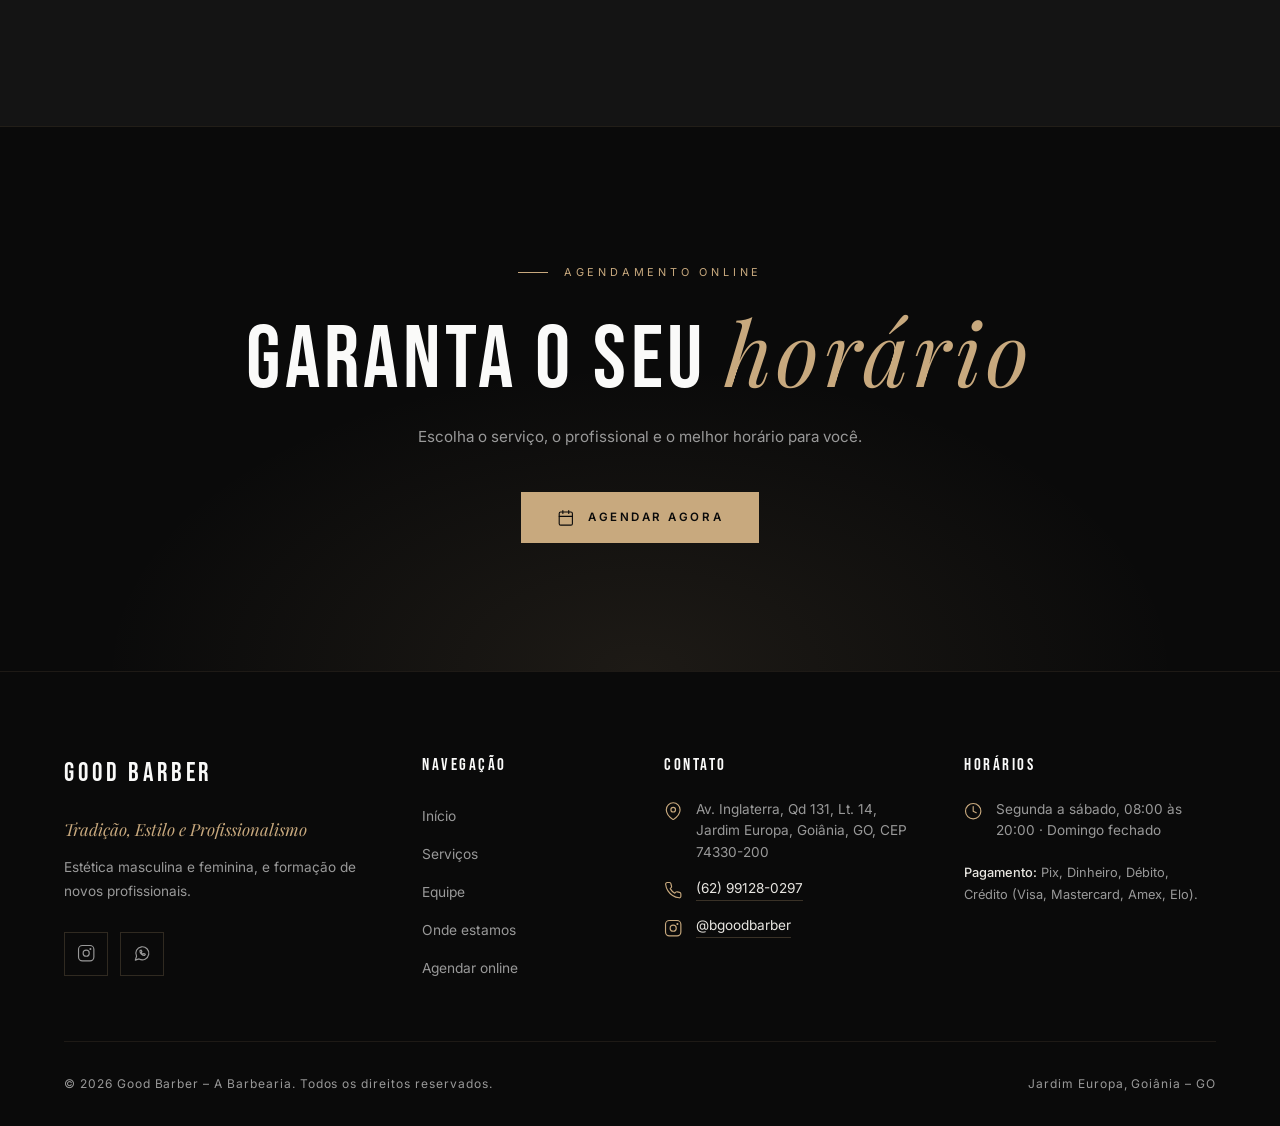
==== commit 184486c6: "chore: prepara o site para o GitHub Pages Endereços canônicos apontando para o GitHub Pages e 404 fu" ====
--- a/index.html
+++ b/index.html
@@ -6,15 +6,14 @@
   <title>Good Barber – A Barbearia | Barbearia no Jardim Europa, Goiânia</title>
   <meta name="description" content="Barbearia no Jardim Europa, em Goiânia. Corte, barba, selagem, pigmentação e visagismo. Agende online seu horário na Good Barber.">
   <meta name="theme-color" content="#0A0A0A">
-  <!-- TODO: trocar pelo domínio definitivo (ver DEPLOY.md) -->
-  <link rel="canonical" href="https://TODO-DOMINIO/">
+  <link rel="canonical" href="https://miguelbarbosa0608-crypto.github.io/good-barber-site/">
   <meta property="og:type" content="website">
   <meta property="og:locale" content="pt_BR">
   <meta property="og:site_name" content="Good Barber – A Barbearia">
   <meta property="og:title" content="Good Barber – A Barbearia | Jardim Europa, Goiânia">
   <meta property="og:description" content="Barbearia no Jardim Europa, em Goiânia. Tradição, Estilo e Profissionalismo. Agende online.">
-  <meta property="og:url" content="https://TODO-DOMINIO/">
-  <meta property="og:image" content="https://TODO-DOMINIO/assets/img/og-image.png">
+  <meta property="og:url" content="https://miguelbarbosa0608-crypto.github.io/good-barber-site/">
+  <meta property="og:image" content="https://miguelbarbosa0608-crypto.github.io/good-barber-site/assets/img/hero.webp">
   <meta name="twitter:card" content="summary_large_image">
   <link rel="icon" href="assets/img/favicon.svg" type="image/svg+xml">
   <link rel="preconnect" href="https://fonts.googleapis.com">
